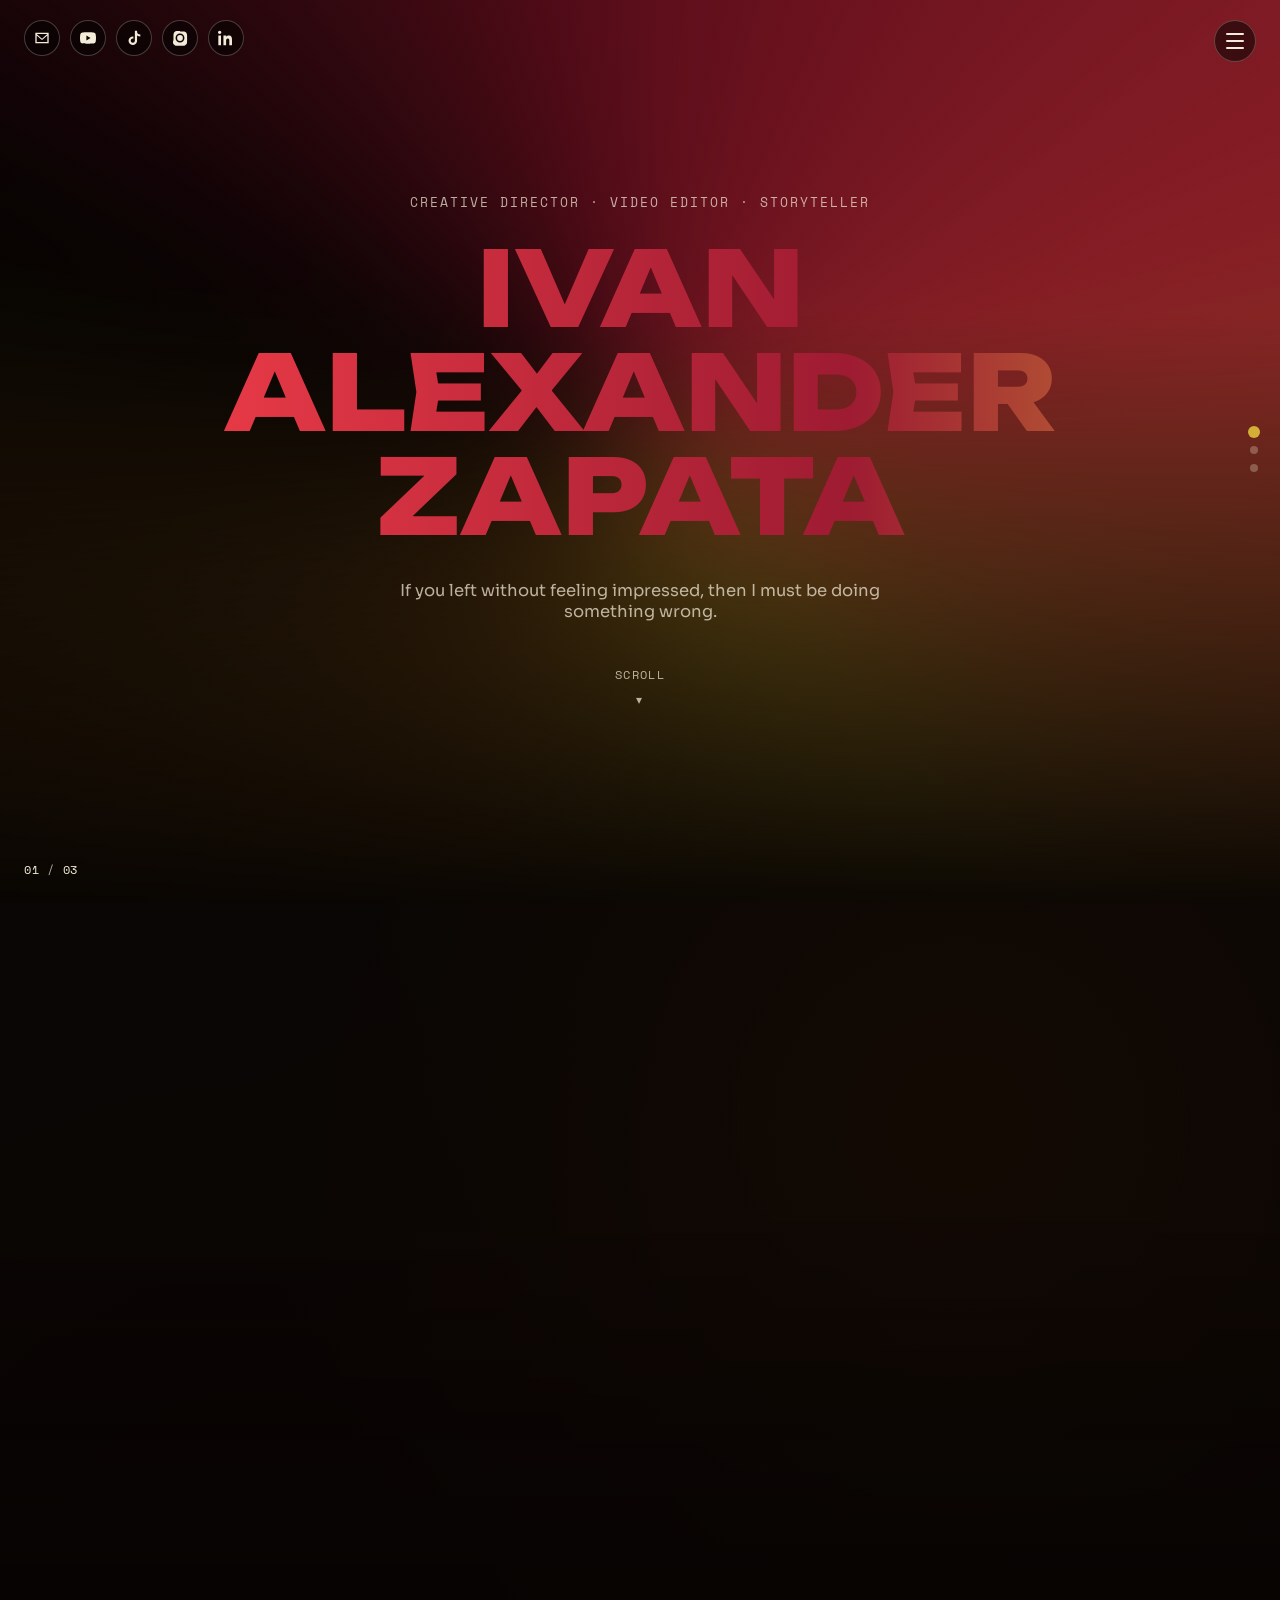
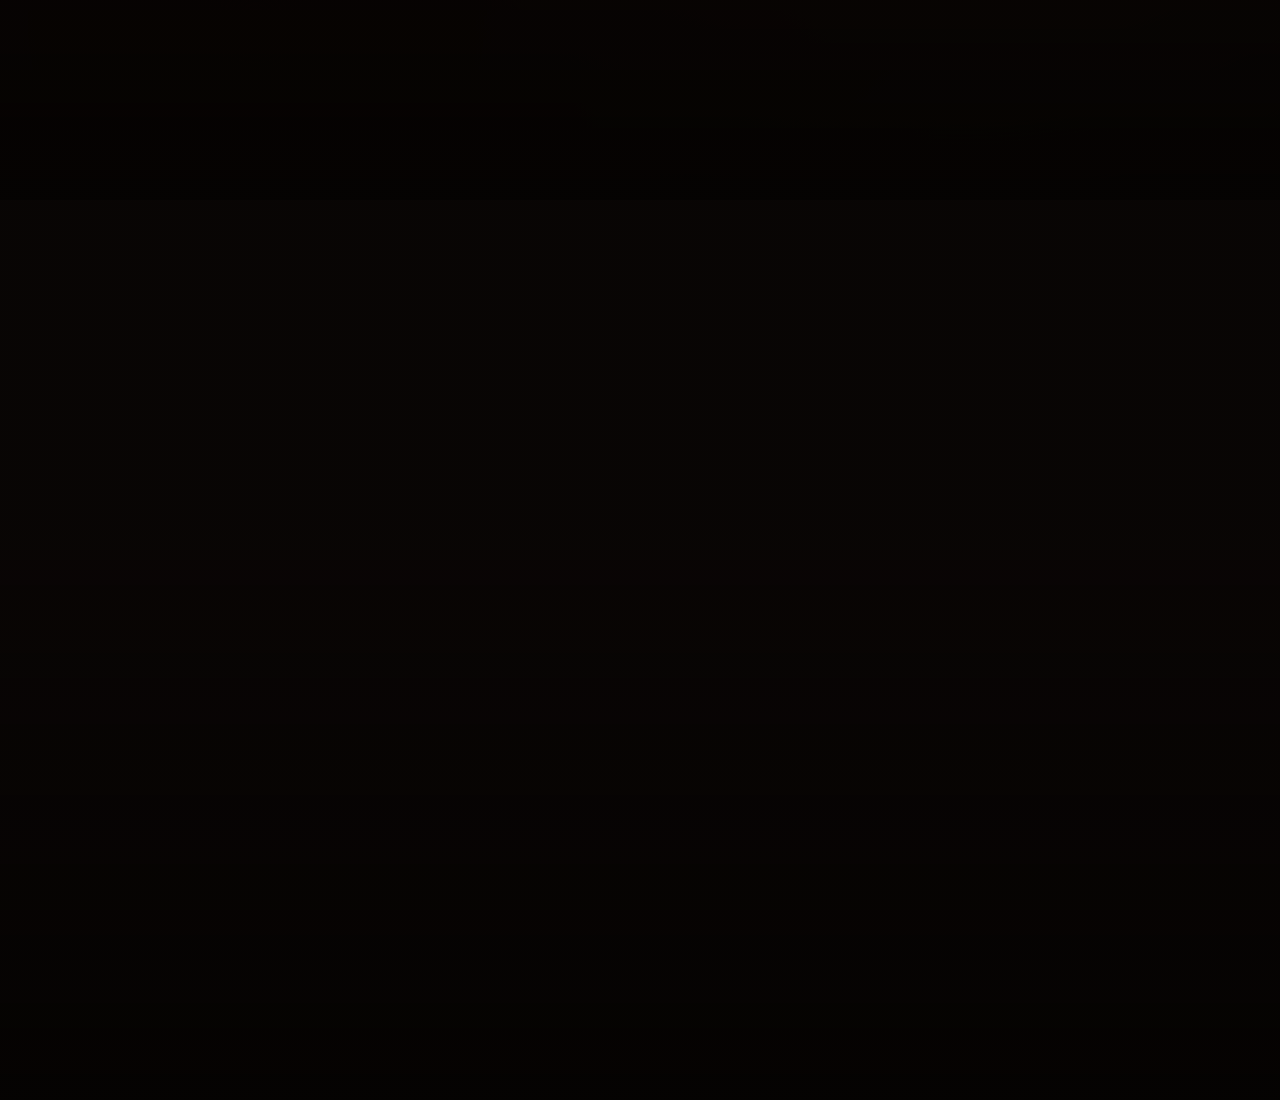
==== index.html @ 1dc2046f "Add files via upload" ====
<!DOCTYPE html>
<html lang="en">
<head>
<meta charset="UTF-8">
<meta name="viewport" content="width=device-width, initial-scale=1">
<title>Ivan Alexander Zapata — Video Editor &amp; Director</title>
<meta name="description" content="Ivan Alexander Zapata — Video Editor, Director &amp; Sound Designer.">
<link rel="icon" href="favicon.ico" sizes="48x48">
<link rel="icon" type="image/png" sizes="32x32" href="favicon-32.png">
<link rel="icon" type="image/png" sizes="192x192" href="favicon-192.png">
<link rel="apple-touch-icon" href="apple-touch-icon.png">
<link rel="preconnect" href="https://fonts.googleapis.com">
<link rel="preconnect" href="https://fonts.gstatic.com" crossorigin>
<link href="https://fonts.googleapis.com/css2?family=Unbounded:wght@400;600;700;800&family=Sora:wght@400;500;600;700&family=Space+Mono:wght@400;700&display=swap" rel="stylesheet">
<style>

  :root{
    --void:#0A0605;
    --ink:#050302;
    --panel: rgba(255,255,255,0.06);
    --crimson:#9E1B32;
    --scarlet:#E63946;
    --gold:#D4AF37;
    --bronze:#8C5A1E;
    --paper:#F4ECD8;
    --paper-dim: rgba(244,236,216,0.72);
    --font-display:'Unbounded', sans-serif;
    --font-body:'Sora', sans-serif;
    --font-mono:'Space Mono', monospace;
    --accent-current: var(--scarlet);
  }

  *{ box-sizing:border-box; }
  html, body{ height:100%; margin:0; background:var(--void); }
  body{
    color:var(--paper);
    font-family:var(--font-body);
    -webkit-font-smoothing:antialiased;
    scroll-snap-type:y proximity;
    overflow-y:scroll;
    scroll-behavior:smooth;
  }
  @media (prefers-reduced-motion: reduce){
    body{ scroll-snap-type:none; scroll-behavior:auto; }
    *, *::before, *::after{ animation:none !important; transition-duration:0.001ms !important; }
  }

  img{ max-width:100%; display:block; }
  ::selection{ background:var(--scarlet); color:var(--ink); }
  *:focus-visible{ outline:2px solid var(--gold); outline-offset:3px; }

  /* ===== Slide base ===== */
  .slide{
    position:relative;
    height:100vh;
    width:100%;
    overflow:hidden;
    scroll-snap-align:start;
    display:flex;
  }
  .slide.tall{ height:auto; min-height:100vh; }

  .slide-bg-wrap{ position:absolute; inset:-24px; transition:transform .6s cubic-bezier(.22,1,.36,1); }
  .slide-bg{
    position:absolute; inset:0;
    background-size:cover; background-position:center;
    will-change:opacity, transform;
  }

  .slide-wash{
    position:absolute; inset:0;
    mix-blend-mode:soft-light;
    opacity:.6;
  }
  .slide-shade{
    position:absolute; inset:0;
    background:linear-gradient(180deg, rgba(5,3,2,0.10) 35%, rgba(5,3,2,0.94) 100%);
  }

  [data-accent="crimson"] .slide-wash{ background:radial-gradient(circle at 25% 20%, var(--scarlet), transparent 60%), radial-gradient(circle at 80% 80%, var(--crimson), transparent 55%); }
  [data-accent="gold"] .slide-wash{ background:radial-gradient(circle at 75% 25%, var(--gold), transparent 60%), radial-gradient(circle at 20% 80%, var(--bronze), transparent 55%); }

  .slide-mesh{
    position:absolute; inset:0;
    background-size:200% 200%;
    animation:meshShift 14s ease-in-out infinite alternate;
    will-change:opacity, transform;
  }
  @keyframes meshShift{ 0%{ background-position:0% 0%; } 100%{ background-position:100% 100%; } }
  .mesh-crimson{ background-image:radial-gradient(circle at 20% 30%, var(--scarlet), transparent 55%), radial-gradient(circle at 80% 75%, var(--crimson), transparent 55%); }
  .mesh-gold{ background-image:radial-gradient(circle at 75% 25%, var(--gold), transparent 55%), radial-gradient(circle at 25% 80%, var(--bronze), transparent 55%); }

  .mesh-spectrum-wrap{ position:absolute; inset:-35%; will-change:opacity, transform; }
  .mesh-spectrum{
    position:absolute; inset:0;
    background:conic-gradient(from 0deg, var(--crimson), var(--scarlet), var(--gold), var(--bronze), var(--ink), var(--crimson));
    filter:saturate(1.1) blur(70px) brightness(.62);
    animation:spin 44s linear infinite;
  }
  @keyframes spin{ to{ transform:rotate(360deg); } }

  /* ===== Slide content ===== */
  .slide-content{
    position:relative; z-index:3;
    margin-top:auto;
    padding:0 8vw 9vh;
    max-width:760px;
    will-change:opacity, transform;
  }
  .slide-content.center{
    margin:auto;
    text-align:center;
    padding:8vh 8vw;
    display:flex; flex-direction:column; align-items:center;
  }

  .eyebrow{
    font-family:var(--font-mono);
    font-size:12.5px; letter-spacing:.16em; text-transform:uppercase;
    color:var(--paper-dim);
    margin-bottom:14px;
  }
  .slide-title{
    font-family:var(--font-display);
    font-weight:700;
    font-size:clamp(30px,5vw,56px);
    line-height:1.05;
    margin:0 0 14px;
  }
  .slide-desc{
    font-size:16.5px;
    color:var(--paper-dim);
    max-width:480px;
    margin:0 auto;
  }
  .center .slide-desc{ margin-left:auto; margin-right:auto; }

  .hero-title{
    font-family:var(--font-display);
    font-weight:800;
    font-size:clamp(40px,9vw,104px);
    line-height:1;
    margin:10px 0 4px;
    background:linear-gradient(90deg, var(--scarlet), var(--crimson), var(--gold), var(--bronze), var(--scarlet));
    background-size:300% 100%;
    -webkit-background-clip:text; background-clip:text; color:transparent;
    animation:gradientShift 8s ease-in-out infinite;
  }
  @keyframes gradientShift{ 0%,100%{ background-position:0% 50%; } 50%{ background-position:100% 50%; } }

  .btn-row{ display:flex; gap:14px; flex-wrap:wrap; justify-content:center; margin-top:8px; }
  .btn{
    font-family:var(--font-mono); font-size:13px; letter-spacing:.04em;
    padding:14px 28px; border-radius:40px; cursor:pointer;
    text-decoration:none; display:inline-flex; align-items:center; gap:8px;
    border:1.5px solid rgba(244,236,216,0.35);
    transition:transform .25s ease, border-color .25s ease, background .25s ease;
  }
  .btn-primary{ background:var(--paper); color:var(--ink); border-color:var(--paper); }
  .btn-primary:hover{ transform:translateY(-3px) scale(1.03); }
  .btn-ghost{ color:var(--paper); background:rgba(255,255,255,0.06); }
  .btn-ghost:hover{ transform:translateY(-3px); border-color:var(--gold); color:var(--gold); }

  .scroll-hint{
    margin-top:44px;
    font-family:var(--font-mono); font-size:11.5px; letter-spacing:.12em; color:var(--paper-dim);
    display:flex; flex-direction:column; align-items:center; gap:8px;
  }
  .chevron{ animation:bob 1.8s ease-in-out infinite; }
  @keyframes bob{ 0%,100%{ transform:translateY(0); opacity:.5; } 50%{ transform:translateY(8px); opacity:1; } }

  /* ===== About Me (photo + text side by side) ===== */
  .about-grid{
    display:flex; gap:48px; align-items:center;
    max-width:100%;
  }
  .about-photo{
    flex:0 0 240px;
    border-radius:16px; overflow:hidden;
    border:1px solid rgba(244,236,216,0.18);
    box-shadow:0 24px 60px rgba(0,0,0,.5);
  }
  .about-photo img{ width:240px; height:300px; object-fit:cover; display:block; }
  .about-text{ flex:1; min-width:240px; text-align:left; }
  .about-text .bio-text{ max-width:none; }
  @media (max-width:720px){
    .about-grid{ flex-direction:column; }
    .about-photo{ flex:0 0 auto; }
    .about-photo img{ width:200px; height:240px; }
    .about-text{ text-align:center; }
  }

  /* ===== Video / sound card ===== */
  .video-frame{
    width:100%; max-width:520px; aspect-ratio:16/9; border-radius:18px;
    overflow:hidden; background:#000; position:relative;
    box-shadow:0 30px 80px rgba(0,0,0,.6);
    margin:26px auto 0;
  }
  .video-frame.lg{ max-width:min(960px, 92vw); }
  .video-frame video, .video-frame iframe{ width:100%; height:100%; border:0; display:block; background:#000; }
  .play-btn{
    position:absolute; top:50%; left:50%; transform:translate(-50%,-50%);
    width:62px; height:62px; border-radius:50%;
    background:rgba(5,3,2,0.6); border:1.5px solid rgba(244,236,216,0.55);
    color:var(--paper); font-size:18px; cursor:pointer;
    display:flex; align-items:center; justify-content:center;
    transition:background .25s ease, transform .25s ease;
  }
  .play-btn:hover{ background:var(--scarlet); border-color:var(--scarlet); transform:translate(-50%,-50%) scale(1.08); }
  .play-btn.hidden{ display:none; }

  /* ===== About text ===== */
  .bio-text{ color:var(--paper-dim); font-size:15.5px; max-width:560px; }
  .bio-text strong{ color:var(--paper); }

  /* ===== Contact pills (hero) ===== */
  .contact-card{
    display:flex; flex-direction:column; align-items:center; gap:4px;
    background:var(--panel); border:1px solid rgba(244,236,216,0.18);
    padding:16px 26px; border-radius:14px; text-decoration:none;
    transition:transform .25s ease, border-color .25s ease;
  }
  .contact-card:hover{ transform:translateY(-3px); border-color:var(--gold); }
  .ct-label{ font-family:var(--font-mono); font-size:10.5px; color:var(--paper-dim); letter-spacing:.1em; }
  .ct-value{ font-family:var(--font-display); font-weight:600; font-size:15px; }

  /* ===== Fixed UI: counter + dots ===== */
  #counter{
    position:fixed; left:24px; bottom:22px; z-index:60;
    font-family:var(--font-mono); font-size:12px; color:var(--paper-dim);
    letter-spacing:.06em;
  }
  #counter span{ color:var(--paper); }

  #dots{
    position:fixed; right:22px; top:50%; transform:translateY(-50%); z-index:60;
    display:flex; flex-direction:column; gap:10px;
  }
  .dot{
    width:8px; height:8px; border-radius:50%; padding:0; border:none; cursor:pointer;
    background:rgba(244,236,216,0.28);
    transition:transform .3s ease, background .3s ease;
  }
  .dot.active{ background:var(--accent-current); transform:scale(1.5); }
  @media (max-width:640px){ #dots{ display:none; } #counter{ left:18px; bottom:16px; } }

  .album-label{ font-size:11px; }

  /* ===== Top-left social bar ===== */
  #social-bar{
    position:fixed; top:20px; left:24px; z-index:70;
    display:flex; gap:10px;
  }
  #social-bar a{
    width:36px; height:36px; border-radius:50%;
    background:rgba(5,3,2,0.55);
    border:1px solid rgba(244,236,216,0.25);
    display:flex; align-items:center; justify-content:center;
    color:var(--paper);
    backdrop-filter:blur(6px);
    transition:transform .25s ease, border-color .25s ease, background .25s ease;
  }
  #social-bar a:hover{
    transform:translateY(-2px) scale(1.08);
    border-color:var(--gold);
    background:rgba(212,175,55,0.18);
  }
  #social-bar svg{ width:16px; height:16px; fill:currentColor; }
  @media (max-width:560px){
    #social-bar{ top:14px; left:14px; gap:8px; }
    #social-bar a{ width:32px; height:32px; }
    #social-bar svg{ width:14px; height:14px; }
  }


  /* ===== Hub navigation cards (index hub slide) ===== */
  .hub-grid{
    display:flex; gap:20px; flex-wrap:wrap; justify-content:center;
    margin-top:32px; width:100%; max-width:820px;
  }
  .hub-card{
    flex:1 1 220px; min-width:200px;
    background:var(--panel); border:1px solid rgba(244,236,216,0.18);
    border-radius:16px; padding:30px 26px; text-decoration:none; color:inherit;
    display:flex; flex-direction:column; gap:6px; text-align:left;
    transition:transform .25s ease, border-color .25s ease, background .25s ease;
  }
  .hub-card:hover, .hub-card:focus-visible{
    transform:translateY(-6px); border-color:var(--gold); background:rgba(255,255,255,0.09);
  }
  .hub-card-label{ font-family:var(--font-display); font-weight:700; font-size:23px; }
  .hub-card-sub{ font-family:var(--font-body); font-size:13.5px; color:var(--paper-dim); }
  .hub-card-arrow{ font-family:var(--font-mono); font-size:12px; color:var(--gold); margin-top:12px; letter-spacing:.04em; }

  /* ===== Back to home (subpages) ===== */
  #back-home{
    position:fixed; top:20px; right:24px; z-index:70;
    font-family:var(--font-mono); font-size:12px; letter-spacing:.06em;
    background:rgba(5,3,2,0.55); border:1px solid rgba(244,236,216,0.25);
    color:var(--paper); padding:10px 18px; border-radius:30px;
    text-decoration:none; backdrop-filter:blur(6px);
    transition:transform .25s ease, border-color .25s ease, background .25s ease;
  }
  #back-home:hover{ transform:translateY(-2px); border-color:var(--gold); background:rgba(212,175,55,0.18); }
  @media (max-width:560px){ #back-home{ top:14px; right:14px; padding:8px 14px; font-size:11px; } }


  /* ===== Page menu dropdown ===== */
  #page-menu{
    position:fixed; top:20px; right:24px; z-index:80;
    font-family:var(--font-mono);
  }
  #page-menu-btn{
    width:42px; height:42px; border-radius:50%;
    background:rgba(5,3,2,0.55); border:1px solid rgba(244,236,216,0.25);
    cursor:pointer; backdrop-filter:blur(6px);
    display:flex; flex-direction:column; gap:5px; align-items:center; justify-content:center;
    padding:0;
    transition:transform .25s ease, border-color .25s ease, background .25s ease;
  }
  #page-menu-btn span{ display:block; width:18px; height:2px; background:var(--paper); border-radius:2px; }
  #page-menu-btn:hover{ transform:translateY(-2px); border-color:var(--gold); background:rgba(212,175,55,0.18); }
  #page-menu-list{
    position:absolute; right:0; top:calc(100% + 8px);
    min-width:170px;
    background:rgba(10,6,5,0.95); border:1px solid rgba(244,236,216,0.2);
    border-radius:14px; overflow:hidden;
    backdrop-filter:blur(8px);
    display:none;
    box-shadow:0 20px 50px rgba(0,0,0,.5);
  }
  #page-menu.open #page-menu-list{ display:block; }
  #page-menu-list a{
    display:block; padding:13px 18px;
    font-size:12px; letter-spacing:.06em;
    color:var(--paper); text-decoration:none;
    border-bottom:1px solid rgba(244,236,216,0.08);
    transition:background .2s ease, color .2s ease;
  }
  #page-menu-list a:last-child{ border-bottom:none; }
  #page-menu-list a:hover{ background:rgba(212,175,55,0.15); color:var(--gold); }
  #page-menu-list a.current{ color:var(--gold); pointer-events:none; }
  @media (max-width:560px){
    #page-menu{ top:14px; right:14px; }
    #page-menu-btn{ width:36px; height:36px; gap:4px; }
    #page-menu-btn span{ width:15px; }
  }

</style>
</head>
<body>

  <div id="page-menu">
    <button id="page-menu-btn" aria-haspopup="true" aria-expanded="false" aria-label="Menu"><span></span><span></span><span></span></button>
    <div id="page-menu-list">
      <a href="index.html" class="current">Home</a>
      <a href="photos.html">Photos</a>
      <a href="videos.html">Videos</a>
      <a href="sound-design.html">Sound Design</a>
    </div>
  </div>

  <div id="counter"><span id="counterCurrent">01</span> / <span id="counterTotal">03</span></div>
  <div id="dots"></div>

  <nav id="social-bar" aria-label="Social links">
    <a href="mailto:Ivanzapata712@gmail.com" aria-label="Email">
      <svg viewBox="0 0 24 24"><path d="M2 4h20v16H2V4zm2 2v.01L12 13l8-6.99V6H4zm16 2.24-7.4 6.47a1 1 0 0 1-1.2 0L4 8.24V18h16V8.24z"/></svg>
    </a>
    <a href="https://www.youtube.com/@ivano_o8781" target="_blank" rel="noopener" aria-label="YouTube">
      <svg viewBox="0 0 24 24"><path d="M23.5 6.2a3 3 0 0 0-2.1-2.1C19.5 3.5 12 3.5 12 3.5s-7.5 0-9.4.6A3 3 0 0 0 .5 6.2 31 31 0 0 0 0 12a31 31 0 0 0 .5 5.8 3 3 0 0 0 2.1 2.1c1.9.6 9.4.6 9.4.6s7.5 0 9.4-.6a3 3 0 0 0 2.1-2.1A31 31 0 0 0 24 12a31 31 0 0 0-.5-5.8zM9.6 15.6V8.4L15.8 12l-6.2 3.6z"/></svg>
    </a>
    <a href="https://www.tiktok.com/@crzyivn" target="_blank" rel="noopener" aria-label="TikTok">
      <svg viewBox="0 0 24 24"><path d="M16.6 1h-3.3v15.1a3.1 3.1 0 1 1-2.2-2.97V9.8a6.4 6.4 0 1 0 5.5 6.3V8.2a8 8 0 0 0 4.9 1.7V6.6a4.85 4.85 0 0 1-4.9-4.9V1z"/></svg>
    </a>
    <a href="https://www.instagram.com/ivan.0u0" target="_blank" rel="noopener" aria-label="Instagram">
      <svg viewBox="0 0 24 24"><path d="M12 2.2c3.2 0 3.6 0 4.85.07 1.17.05 1.97.24 2.43.4a4.9 4.9 0 0 1 1.77 1.15 4.9 4.9 0 0 1 1.15 1.77c.16.46.35 1.26.4 2.43.06 1.25.07 1.65.07 4.85s0 3.6-.07 4.85c-.05 1.17-.24 1.97-.4 2.43a4.9 4.9 0 0 1-1.15 1.77 4.9 4.9 0 0 1-1.77 1.15c-.46.16-1.26.35-2.43.4-1.25.06-1.65.07-4.85.07s-3.6 0-4.85-.07c-1.17-.05-1.97-.24-2.43-.4a4.9 4.9 0 0 1-1.77-1.15 4.9 4.9 0 0 1-1.15-1.77c-.16-.46-.35-1.26-.4-2.43C2.2 15.6 2.2 15.2 2.2 12s0-3.6.07-4.85c.05-1.17.24-1.97.4-2.43a4.9 4.9 0 0 1 1.15-1.77A4.9 4.9 0 0 1 5.6 1.8c.46-.16 1.26-.35 2.43-.4C9.28 1.34 9.68 1.33 12 1.33V2.2zm0 3.13a6.67 6.67 0 1 0 0 13.34 6.67 6.67 0 0 0 0-13.34zm0 11a4.33 4.33 0 1 1 0-8.66 4.33 4.33 0 0 1 0 8.66zm6.93-11.27a1.56 1.56 0 1 1-3.12 0 1.56 1.56 0 0 1 3.12 0z"/></svg>
    </a>
    <a href="https://www.linkedin.com/in/ivan-zapata-65b3a319b/" target="_blank" rel="noopener" aria-label="LinkedIn">
      <svg viewBox="0 0 24 24"><path d="M4.98 3.5C4.98 4.88 3.87 6 2.49 6S0 4.88 0 3.5 1.12 1 2.5 1s2.48 1.12 2.48 2.5zM.5 8.25h4V23h-4V8.25zM8.5 8.25h3.83v2.01h.05c.53-1 1.84-2.05 3.79-2.05 4.05 0 4.8 2.67 4.8 6.14V23h-4v-6.7c0-1.6-.03-3.66-2.23-3.66-2.24 0-2.58 1.75-2.58 3.55V23h-4V8.25z"/></svg>
    </a>
  </nav>

<!-- 0 HERO -->
  <section class="slide no-photo" data-accent="spectrum" id="s0">
    <div class="mesh-spectrum-wrap bg-layer"><div class="mesh-spectrum"></div></div>
    <div class="slide-shade"></div>
    <div class="slide-content center">
      <div class="eyebrow">CREATIVE DIRECTOR · VIDEO EDITOR · STORYTELLER</div>
      <h1 class="hero-title">IVAN ALEXANDER<br>ZAPATA</h1>

      <p class="slide-desc" style="margin-top:28px;">If you left without feeling impressed, then I must be doing something wrong.</p>
      <div class="scroll-hint">SCROLL<div class="chevron">▾</div></div>
    </div>
  </section>

  <!-- 1 ABOUT ME -->
  <section class="slide tall" data-accent="gold" id="s1">
    <div class="slide-bg-wrap"><div class="slide-bg bg-layer" style="background-image:url('IvanBio.jpg'); background-position:center 30%;"></div></div>
    <div class="slide-wash"></div><div class="slide-shade"></div>
    <div class="slide-content" style="max-width:600px;">
      <h2 class="slide-title">About Me</h2>
      <p class="bio-text"><strong>Audio Video Media Production graduate determined to create appealing projects that engage viewers</strong> — Interest in media production dates back to when he was a kid recording skits with his friends and uploading them onto YouTube for fun. Later in high school, he took a TV production class where he began to learn the basics of filmmaking and created a short film that placed top two at the Maryland Film Festival 2018. Along the way, he would help co-found a photography business (3/5ths Production) — planning shoots, developing concepts, and capturing images. His drive to create comes from his lifelong dream to entertain and bring joy to those who view his work.</p>
      <div class="btn-row" style="justify-content:flex-start; margin-top:18px;">
        <a href="Ivan%20Zapata%20Resume.pdf" class="btn btn-ghost">⬇ Résumé (PDF)</a>
      </div>
    </div>
  </section>

    <!-- 2 EXPLORE (hub) -->
  <section class="slide no-photo" data-accent="crimson" id="s2">
    <div class="slide-mesh mesh-crimson bg-layer"></div>
    <div class="slide-shade"></div>
    <div class="slide-content center" style="max-width:820px;">
      <div class="eyebrow">EXPLORE THE WORK</div>
      <h2 class="slide-title">Where To Next?</h2>

      <div class="hub-grid">
        <a class="hub-card" href="photos.html">
          <div class="hub-card-label">Photos</div>
          <div class="hub-card-sub">Photoshoots &amp; Albums</div>
          <div class="hub-card-arrow">VIEW PHOTOS →</div>
        </a>
        <a class="hub-card" href="videos.html">
          <div class="hub-card-label">Videos</div>
          <div class="hub-card-sub">Edits, Short Videos &amp; Full Projects</div>
          <div class="hub-card-arrow">WATCH VIDEOS →</div>
        </a>
        <a class="hub-card" href="sound-design.html">
          <div class="hub-card-label">Sound Design</div>
          <div class="hub-card-sub">Foley &amp; Soundscapes</div>
          <div class="hub-card-arrow">LISTEN IN →</div>
        </a>
      </div>
    </div>
  </section>

<script>
(function(){
  var reduceMotion = window.matchMedia('(prefers-reduced-motion: reduce)').matches;
  var isFinePointer = window.matchMedia('(pointer: fine)').matches;

  var accentMap = {
    crimson:'#E63946', gold:'#D4AF37', spectrum:'#D4AF37'
  };

  var slides = Array.prototype.slice.call(document.querySelectorAll('.slide'));
  var counterCurrent = document.getElementById('counterCurrent');
  var counterTotal = document.getElementById('counterTotal');
  var dotsWrap = document.getElementById('dots');

  counterTotal.textContent = String(slides.length).padStart(2,'0');

  slides.forEach(function(slide, i){
    var dot = document.createElement('button');
    dot.className = 'dot';
    dot.setAttribute('aria-label', 'Go to section ' + (i+1));
    dot.addEventListener('click', function(){
      slide.scrollIntoView({ behavior: reduceMotion ? 'auto' : 'smooth', block:'start' });
    });
    dotsWrap.appendChild(dot);
  });
  var dots = Array.prototype.slice.call(dotsWrap.children);

  function setActiveUI(index){
    dots.forEach(function(d, i){ d.classList.toggle('active', i === index); });
    counterCurrent.textContent = String(index+1).padStart(2,'0');
    var accent = slides[index].dataset.accent;
    document.documentElement.style.setProperty('--accent-current', accentMap[accent] || accentMap.crimson);
  }

  /* ---- Continuous, scroll-coupled crossfade (seamless), overlap-based so it works for slides taller than one viewport too ---- */
  if(reduceMotion){
    slides.forEach(function(slide){
      var bg = slide.querySelector('.bg-layer');
      if(bg){ bg.style.opacity = 1; }
      var content = slide.querySelector('.slide-content');
      if(content){ content.style.opacity = 1; content.style.transform = 'none'; }
    });
    setActiveUI(0);
  } else {
    var ticking = false;

    function updateFrame(){
      var vh = window.innerHeight;
      var bestIndex = 0, bestRatio = -1;

      slides.forEach(function(slide, i){
        var rect = slide.getBoundingClientRect();
        var overlap = Math.min(rect.bottom, vh) - Math.max(rect.top, 0);
        var ratio = Math.max(0, Math.min(1, overlap / vh));

        var bg = slide.querySelector('.bg-layer');
        if(bg){
          bg.style.opacity = ratio;
          var scale = 1.05 + (1 - ratio) * 0.06;
          bg.style.transform = 'scale(' + scale + ')';
        }
        var content = slide.querySelector('.slide-content');
        if(content){
          content.style.opacity = ratio;
          content.style.transform = 'translateY(' + ((1 - ratio) * 26) + 'px)';
        }
        if(ratio > bestRatio){ bestRatio = ratio; bestIndex = i; }
      });

      setActiveUI(bestIndex);
      ticking = false;
    }

    function onScroll(){
      if(!ticking){ requestAnimationFrame(updateFrame); ticking = true; }
    }
    window.addEventListener('scroll', onScroll, { passive:true });
    window.addEventListener('resize', updateFrame);
    updateFrame();
  }

  /* Keyboard navigation */
  document.addEventListener('keydown', function(e){
    var current = parseInt(counterCurrent.textContent, 10) - 1;
    if(e.key === 'ArrowDown' || e.key === 'PageDown'){
      e.preventDefault();
      var next = Math.min(slides.length-1, current+1);
      slides[next].scrollIntoView({ behavior: reduceMotion ? 'auto' : 'smooth', block:'start' });
    } else if(e.key === 'ArrowUp' || e.key === 'PageUp'){
      e.preventDefault();
      var prev = Math.max(0, current-1);
      slides[prev].scrollIntoView({ behavior: reduceMotion ? 'auto' : 'smooth', block:'start' });
    }
  });

  /* Subtle parallax on photo slides */
  if(!reduceMotion && isFinePointer){
    document.addEventListener('mousemove', function(e){
      var activeWrap = null, bestRatio = -1;
      document.querySelectorAll('.slide-bg-wrap').forEach(function(wrap){
        var rect = wrap.parentElement.getBoundingClientRect();
        var vh = window.innerHeight;
        var overlap = Math.min(rect.bottom, vh) - Math.max(rect.top, 0);
        var ratio = Math.max(0, Math.min(1, overlap / vh));
        if(ratio > bestRatio){ bestRatio = ratio; activeWrap = wrap; }
      });
      if(!activeWrap || bestRatio < 0.4) return;
      var x = (e.clientX/window.innerWidth - 0.5) * 18;
      var y = (e.clientY/window.innerHeight - 0.5) * 18;
      activeWrap.style.transform = 'translate('+x+'px,'+y+'px)';
    });
  }

  /* Video play buttons */
  document.querySelectorAll('.video-frame').forEach(function(box){
    var video = box.querySelector('video');
    var btn = box.querySelector('.play-btn');
    if(!video || !btn) return;
    btn.addEventListener('click', function(){ video.play(); });
    video.addEventListener('play', function(){ btn.classList.add('hidden'); });
    video.addEventListener('pause', function(){ btn.classList.remove('hidden'); });
    video.addEventListener('ended', function(){ btn.classList.remove('hidden'); });
  });
/* Page menu dropdown */
  var pageMenu = document.getElementById('page-menu');
  var pageMenuBtn = document.getElementById('page-menu-btn');
  if(pageMenu && pageMenuBtn){
    pageMenuBtn.addEventListener('click', function(e){
      e.stopPropagation();
      var isOpen = pageMenu.classList.toggle('open');
      pageMenuBtn.setAttribute('aria-expanded', isOpen ? 'true' : 'false');
    });
    document.addEventListener('click', function(e){
      if(pageMenu.classList.contains('open') && !pageMenu.contains(e.target)){
        pageMenu.classList.remove('open');
        pageMenuBtn.setAttribute('aria-expanded', 'false');
      }
    });
    document.addEventListener('keydown', function(e){
      if(e.key === 'Escape' && pageMenu.classList.contains('open')){
        pageMenu.classList.remove('open');
        pageMenuBtn.setAttribute('aria-expanded', 'false');
      }
    });
  }
})();
</script>
</body>
</html>
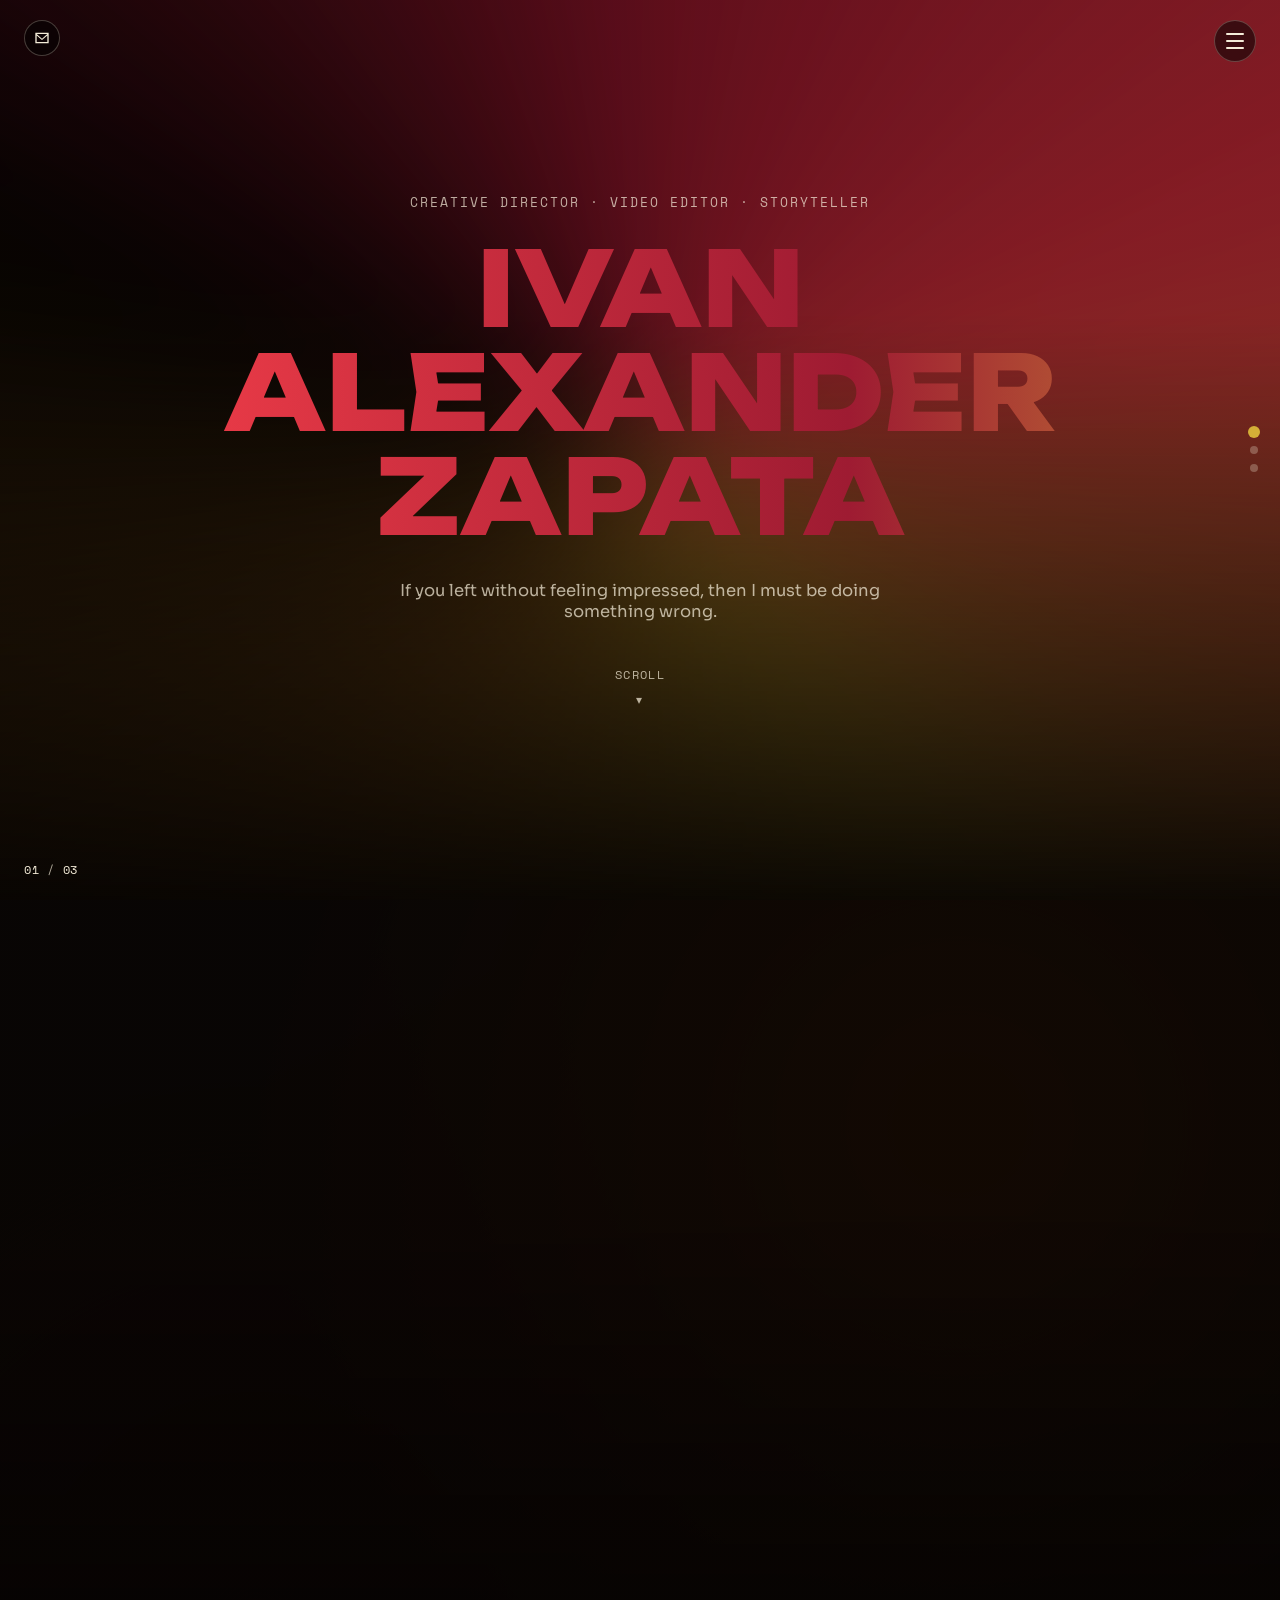
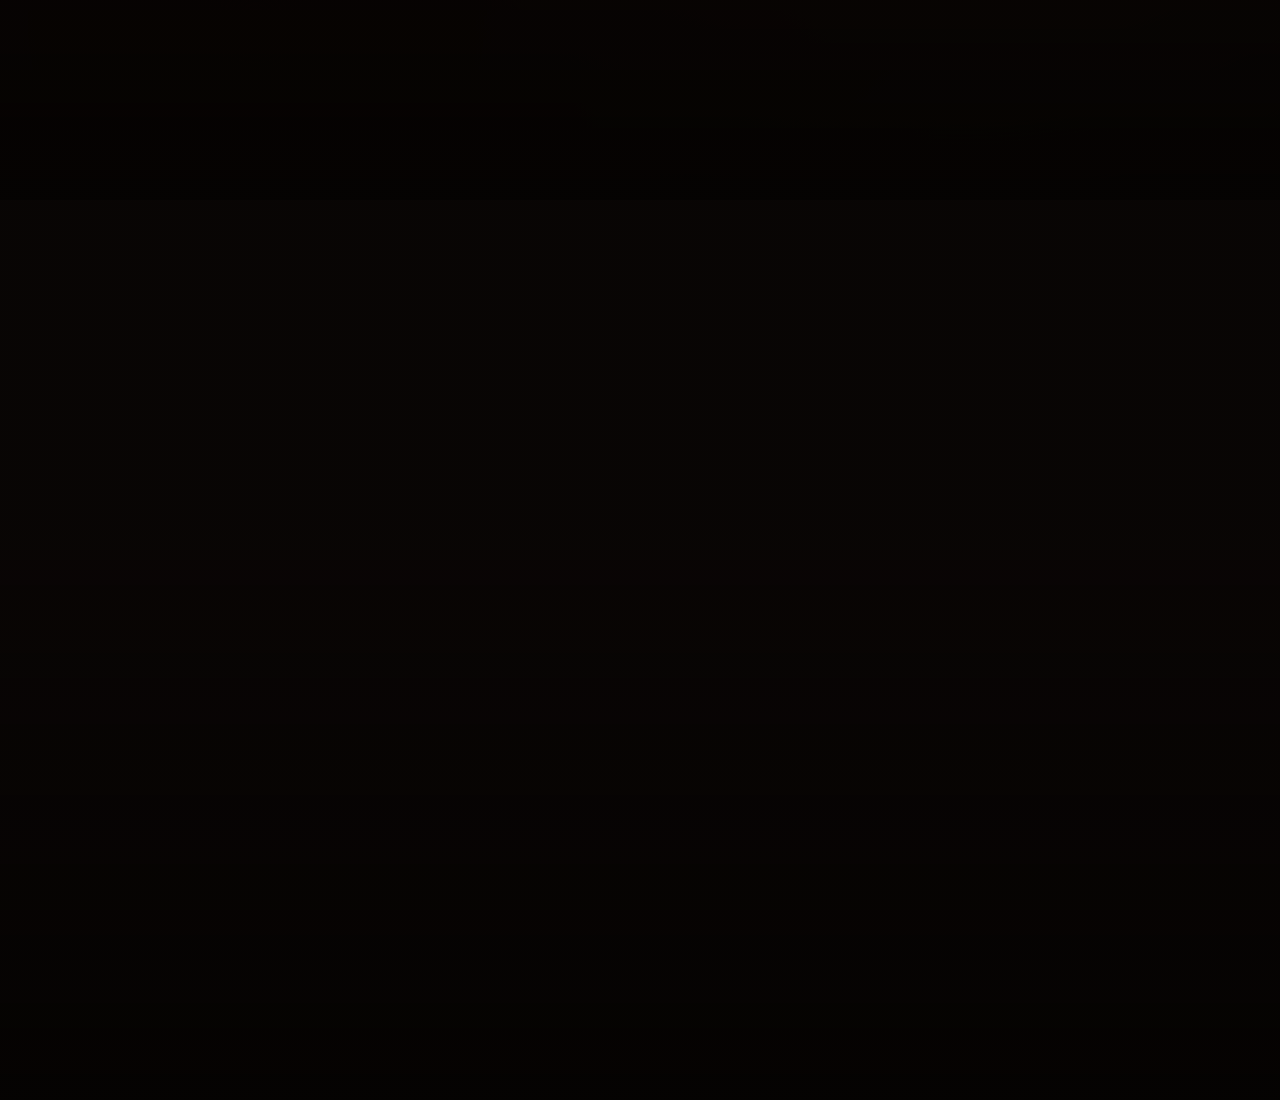
==== commit e752e28a: "Add files via upload" ====
--- a/index.html
+++ b/index.html
@@ -368,18 +368,6 @@
     <a href="mailto:Ivanzapata712@gmail.com" aria-label="Email">
       <svg viewBox="0 0 24 24"><path d="M2 4h20v16H2V4zm2 2v.01L12 13l8-6.99V6H4zm16 2.24-7.4 6.47a1 1 0 0 1-1.2 0L4 8.24V18h16V8.24z"/></svg>
     </a>
-    <a href="https://www.youtube.com/@ivano_o8781" target="_blank" rel="noopener" aria-label="YouTube">
-      <svg viewBox="0 0 24 24"><path d="M23.5 6.2a3 3 0 0 0-2.1-2.1C19.5 3.5 12 3.5 12 3.5s-7.5 0-9.4.6A3 3 0 0 0 .5 6.2 31 31 0 0 0 0 12a31 31 0 0 0 .5 5.8 3 3 0 0 0 2.1 2.1c1.9.6 9.4.6 9.4.6s7.5 0 9.4-.6a3 3 0 0 0 2.1-2.1A31 31 0 0 0 24 12a31 31 0 0 0-.5-5.8zM9.6 15.6V8.4L15.8 12l-6.2 3.6z"/></svg>
-    </a>
-    <a href="https://www.tiktok.com/@crzyivn" target="_blank" rel="noopener" aria-label="TikTok">
-      <svg viewBox="0 0 24 24"><path d="M16.6 1h-3.3v15.1a3.1 3.1 0 1 1-2.2-2.97V9.8a6.4 6.4 0 1 0 5.5 6.3V8.2a8 8 0 0 0 4.9 1.7V6.6a4.85 4.85 0 0 1-4.9-4.9V1z"/></svg>
-    </a>
-    <a href="https://www.instagram.com/ivan.0u0" target="_blank" rel="noopener" aria-label="Instagram">
-      <svg viewBox="0 0 24 24"><path d="M12 2.2c3.2 0 3.6 0 4.85.07 1.17.05 1.97.24 2.43.4a4.9 4.9 0 0 1 1.77 1.15 4.9 4.9 0 0 1 1.15 1.77c.16.46.35 1.26.4 2.43.06 1.25.07 1.65.07 4.85s0 3.6-.07 4.85c-.05 1.17-.24 1.97-.4 2.43a4.9 4.9 0 0 1-1.15 1.77 4.9 4.9 0 0 1-1.77 1.15c-.46.16-1.26.35-2.43.4-1.25.06-1.65.07-4.85.07s-3.6 0-4.85-.07c-1.17-.05-1.97-.24-2.43-.4a4.9 4.9 0 0 1-1.77-1.15 4.9 4.9 0 0 1-1.15-1.77c-.16-.46-.35-1.26-.4-2.43C2.2 15.6 2.2 15.2 2.2 12s0-3.6.07-4.85c.05-1.17.24-1.97.4-2.43a4.9 4.9 0 0 1 1.15-1.77A4.9 4.9 0 0 1 5.6 1.8c.46-.16 1.26-.35 2.43-.4C9.28 1.34 9.68 1.33 12 1.33V2.2zm0 3.13a6.67 6.67 0 1 0 0 13.34 6.67 6.67 0 0 0 0-13.34zm0 11a4.33 4.33 0 1 1 0-8.66 4.33 4.33 0 0 1 0 8.66zm6.93-11.27a1.56 1.56 0 1 1-3.12 0 1.56 1.56 0 0 1 3.12 0z"/></svg>
-    </a>
-    <a href="https://www.linkedin.com/in/ivan-zapata-65b3a319b/" target="_blank" rel="noopener" aria-label="LinkedIn">
-      <svg viewBox="0 0 24 24"><path d="M4.98 3.5C4.98 4.88 3.87 6 2.49 6S0 4.88 0 3.5 1.12 1 2.5 1s2.48 1.12 2.48 2.5zM.5 8.25h4V23h-4V8.25zM8.5 8.25h3.83v2.01h.05c.53-1 1.84-2.05 3.79-2.05 4.05 0 4.8 2.67 4.8 6.14V23h-4v-6.7c0-1.6-.03-3.66-2.23-3.66-2.24 0-2.58 1.75-2.58 3.55V23h-4V8.25z"/></svg>
-    </a>
   </nav>
 
 <!-- 0 HERO -->
@@ -402,9 +390,6 @@
     <div class="slide-content" style="max-width:600px;">
       <h2 class="slide-title">About Me</h2>
       <p class="bio-text"><strong>Audio Video Media Production graduate determined to create appealing projects that engage viewers</strong> — Interest in media production dates back to when he was a kid recording skits with his friends and uploading them onto YouTube for fun. Later in high school, he took a TV production class where he began to learn the basics of filmmaking and created a short film that placed top two at the Maryland Film Festival 2018. Along the way, he would help co-found a photography business (3/5ths Production) — planning shoots, developing concepts, and capturing images. His drive to create comes from his lifelong dream to entertain and bring joy to those who view his work.</p>
-      <div class="btn-row" style="justify-content:flex-start; margin-top:18px;">
-        <a href="Ivan%20Zapata%20Resume.pdf" class="btn btn-ghost">⬇ Résumé (PDF)</a>
-      </div>
     </div>
   </section>
 
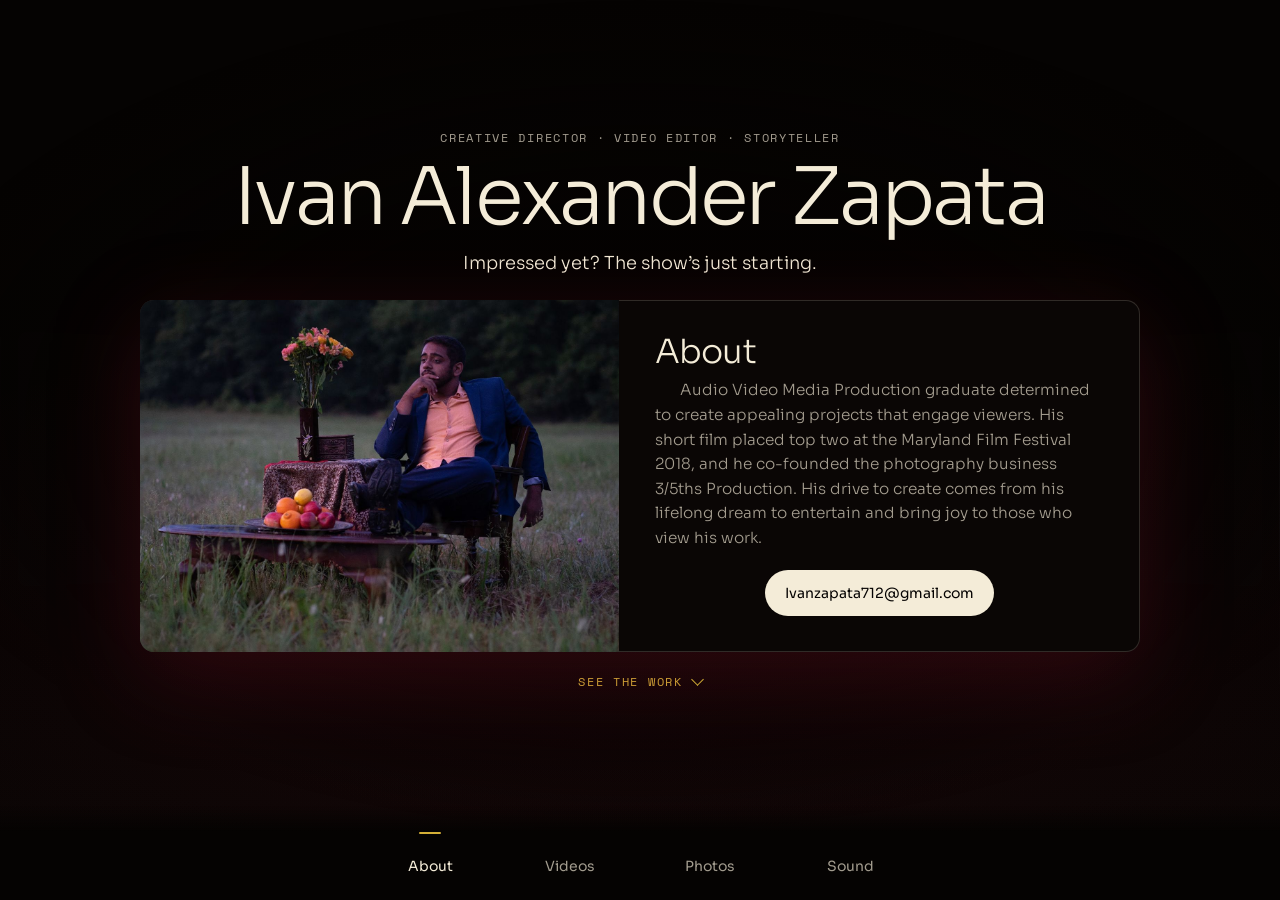
==== commit bacb881e: "Launch the Screening Room home page Replace the old home page with the Screening Room design: name a" ====
--- a/index.html
+++ b/index.html
@@ -1,9 +1,4 @@
-<!DOCTYPE html>
-<html lang="en">
-<head>
-<meta charset="UTF-8">
-<meta name="viewport" content="width=device-width, initial-scale=1">
-<title>Ivan Alexander Zapata — Video Editor &amp; Director</title>
+<!doctype html><html lang="en"><head><meta charset="utf-8"><meta name="viewport" content="width=device-width,initial-scale=1,viewport-fit=cover"><meta name="theme-color" content="#050302"><title>Ivan Alexander Zapata — Video Editor &amp; Director</title>
 <meta name="description" content="Ivan Alexander Zapata — Video Editor, Director &amp; Sound Designer.">
 <link rel="icon" href="favicon.ico" sizes="48x48">
 <link rel="icon" type="image/png" sizes="32x32" href="favicon-32.png">
@@ -11,562 +6,569 @@
 <link rel="apple-touch-icon" href="apple-touch-icon.png">
 <link rel="preconnect" href="https://fonts.googleapis.com">
 <link rel="preconnect" href="https://fonts.gstatic.com" crossorigin>
-<link href="https://fonts.googleapis.com/css2?family=Unbounded:wght@400;600;700;800&family=Sora:wght@400;500;600;700&family=Space+Mono:wght@400;700&display=swap" rel="stylesheet">
+<link rel="stylesheet" href="core.css">
 <style>
-
-  :root{
-    --void:#0A0605;
-    --ink:#050302;
-    --panel: rgba(255,255,255,0.06);
-    --crimson:#9E1B32;
-    --scarlet:#E63946;
-    --gold:#D4AF37;
-    --bronze:#8C5A1E;
-    --paper:#F4ECD8;
-    --paper-dim: rgba(244,236,216,0.72);
-    --font-display:'Unbounded', sans-serif;
-    --font-body:'Sora', sans-serif;
-    --font-mono:'Space Mono', monospace;
-    --accent-current: var(--scarlet);
-  }
-
-  *{ box-sizing:border-box; }
-  html, body{ height:100%; margin:0; background:var(--void); }
-  body{
-    color:var(--paper);
-    font-family:var(--font-body);
-    -webkit-font-smoothing:antialiased;
-    scroll-snap-type:y proximity;
-    overflow-y:scroll;
-    scroll-behavior:smooth;
-  }
-  @media (prefers-reduced-motion: reduce){
-    body{ scroll-snap-type:none; scroll-behavior:auto; }
-    *, *::before, *::after{ animation:none !important; transition-duration:0.001ms !important; }
-  }
-
-  img{ max-width:100%; display:block; }
-  ::selection{ background:var(--scarlet); color:var(--ink); }
-  *:focus-visible{ outline:2px solid var(--gold); outline-offset:3px; }
-
-  /* ===== Slide base ===== */
-  .slide{
-    position:relative;
-    height:100vh;
-    width:100%;
-    overflow:hidden;
-    scroll-snap-align:start;
-    display:flex;
-  }
-  .slide.tall{ height:auto; min-height:100vh; }
-
-  .slide-bg-wrap{ position:absolute; inset:-24px; transition:transform .6s cubic-bezier(.22,1,.36,1); }
-  .slide-bg{
-    position:absolute; inset:0;
-    background-size:cover; background-position:center;
-    will-change:opacity, transform;
-  }
-
-  .slide-wash{
-    position:absolute; inset:0;
-    mix-blend-mode:soft-light;
-    opacity:.6;
-  }
-  .slide-shade{
-    position:absolute; inset:0;
-    background:linear-gradient(180deg, rgba(5,3,2,0.10) 35%, rgba(5,3,2,0.94) 100%);
-  }
-
-  [data-accent="crimson"] .slide-wash{ background:radial-gradient(circle at 25% 20%, var(--scarlet), transparent 60%), radial-gradient(circle at 80% 80%, var(--crimson), transparent 55%); }
-  [data-accent="gold"] .slide-wash{ background:radial-gradient(circle at 75% 25%, var(--gold), transparent 60%), radial-gradient(circle at 20% 80%, var(--bronze), transparent 55%); }
-
-  .slide-mesh{
-    position:absolute; inset:0;
-    background-size:200% 200%;
-    animation:meshShift 14s ease-in-out infinite alternate;
-    will-change:opacity, transform;
-  }
-  @keyframes meshShift{ 0%{ background-position:0% 0%; } 100%{ background-position:100% 100%; } }
-  .mesh-crimson{ background-image:radial-gradient(circle at 20% 30%, var(--scarlet), transparent 55%), radial-gradient(circle at 80% 75%, var(--crimson), transparent 55%); }
-  .mesh-gold{ background-image:radial-gradient(circle at 75% 25%, var(--gold), transparent 55%), radial-gradient(circle at 25% 80%, var(--bronze), transparent 55%); }
-
-  .mesh-spectrum-wrap{ position:absolute; inset:-35%; will-change:opacity, transform; }
-  .mesh-spectrum{
-    position:absolute; inset:0;
-    background:conic-gradient(from 0deg, var(--crimson), var(--scarlet), var(--gold), var(--bronze), var(--ink), var(--crimson));
-    filter:saturate(1.1) blur(70px) brightness(.62);
-    animation:spin 44s linear infinite;
-  }
-  @keyframes spin{ to{ transform:rotate(360deg); } }
-
-  /* ===== Slide content ===== */
-  .slide-content{
-    position:relative; z-index:3;
-    margin-top:auto;
-    padding:0 8vw 9vh;
-    max-width:760px;
-    will-change:opacity, transform;
-  }
-  .slide-content.center{
-    margin:auto;
-    text-align:center;
-    padding:8vh 8vw;
-    display:flex; flex-direction:column; align-items:center;
-  }
-
-  .eyebrow{
-    font-family:var(--font-mono);
-    font-size:12.5px; letter-spacing:.16em; text-transform:uppercase;
-    color:var(--paper-dim);
-    margin-bottom:14px;
-  }
-  .slide-title{
-    font-family:var(--font-display);
-    font-weight:700;
-    font-size:clamp(30px,5vw,56px);
-    line-height:1.05;
-    margin:0 0 14px;
-  }
-  .slide-desc{
-    font-size:16.5px;
-    color:var(--paper-dim);
-    max-width:480px;
-    margin:0 auto;
-  }
-  .center .slide-desc{ margin-left:auto; margin-right:auto; }
-
-  .hero-title{
-    font-family:var(--font-display);
-    font-weight:800;
-    font-size:clamp(40px,9vw,104px);
-    line-height:1;
-    margin:10px 0 4px;
-    background:linear-gradient(90deg, var(--scarlet), var(--crimson), var(--gold), var(--bronze), var(--scarlet));
-    background-size:300% 100%;
-    -webkit-background-clip:text; background-clip:text; color:transparent;
-    animation:gradientShift 8s ease-in-out infinite;
-  }
-  @keyframes gradientShift{ 0%,100%{ background-position:0% 50%; } 50%{ background-position:100% 50%; } }
-
-  .btn-row{ display:flex; gap:14px; flex-wrap:wrap; justify-content:center; margin-top:8px; }
-  .btn{
-    font-family:var(--font-mono); font-size:13px; letter-spacing:.04em;
-    padding:14px 28px; border-radius:40px; cursor:pointer;
-    text-decoration:none; display:inline-flex; align-items:center; gap:8px;
-    border:1.5px solid rgba(244,236,216,0.35);
-    transition:transform .25s ease, border-color .25s ease, background .25s ease;
-  }
-  .btn-primary{ background:var(--paper); color:var(--ink); border-color:var(--paper); }
-  .btn-primary:hover{ transform:translateY(-3px) scale(1.03); }
-  .btn-ghost{ color:var(--paper); background:rgba(255,255,255,0.06); }
-  .btn-ghost:hover{ transform:translateY(-3px); border-color:var(--gold); color:var(--gold); }
-
-  .scroll-hint{
-    margin-top:44px;
-    font-family:var(--font-mono); font-size:11.5px; letter-spacing:.12em; color:var(--paper-dim);
-    display:flex; flex-direction:column; align-items:center; gap:8px;
-  }
-  .chevron{ animation:bob 1.8s ease-in-out infinite; }
-  @keyframes bob{ 0%,100%{ transform:translateY(0); opacity:.5; } 50%{ transform:translateY(8px); opacity:1; } }
-
-  /* ===== About Me (photo + text side by side) ===== */
-  .about-grid{
-    display:flex; gap:48px; align-items:center;
-    max-width:100%;
-  }
-  .about-photo{
-    flex:0 0 240px;
-    border-radius:16px; overflow:hidden;
-    border:1px solid rgba(244,236,216,0.18);
-    box-shadow:0 24px 60px rgba(0,0,0,.5);
-  }
-  .about-photo img{ width:240px; height:300px; object-fit:cover; display:block; }
-  .about-text{ flex:1; min-width:240px; text-align:left; }
-  .about-text .bio-text{ max-width:none; }
-  @media (max-width:720px){
-    .about-grid{ flex-direction:column; }
-    .about-photo{ flex:0 0 auto; }
-    .about-photo img{ width:200px; height:240px; }
-    .about-text{ text-align:center; }
-  }
-
-  /* ===== Video / sound card ===== */
-  .video-frame{
-    width:100%; max-width:520px; aspect-ratio:16/9; border-radius:18px;
-    overflow:hidden; background:#000; position:relative;
-    box-shadow:0 30px 80px rgba(0,0,0,.6);
-    margin:26px auto 0;
-  }
-  .video-frame.lg{ max-width:min(960px, 92vw); }
-  .video-frame video, .video-frame iframe{ width:100%; height:100%; border:0; display:block; background:#000; }
-  .play-btn{
-    position:absolute; top:50%; left:50%; transform:translate(-50%,-50%);
-    width:62px; height:62px; border-radius:50%;
-    background:rgba(5,3,2,0.6); border:1.5px solid rgba(244,236,216,0.55);
-    color:var(--paper); font-size:18px; cursor:pointer;
-    display:flex; align-items:center; justify-content:center;
-    transition:background .25s ease, transform .25s ease;
-  }
-  .play-btn:hover{ background:var(--scarlet); border-color:var(--scarlet); transform:translate(-50%,-50%) scale(1.08); }
-  .play-btn.hidden{ display:none; }
-
-  /* ===== About text ===== */
-  .bio-text{ color:var(--paper-dim); font-size:15.5px; max-width:560px; }
-  .bio-text strong{ color:var(--paper); }
-
-  /* ===== Contact pills (hero) ===== */
-  .contact-card{
-    display:flex; flex-direction:column; align-items:center; gap:4px;
-    background:var(--panel); border:1px solid rgba(244,236,216,0.18);
-    padding:16px 26px; border-radius:14px; text-decoration:none;
-    transition:transform .25s ease, border-color .25s ease;
-  }
-  .contact-card:hover{ transform:translateY(-3px); border-color:var(--gold); }
-  .ct-label{ font-family:var(--font-mono); font-size:10.5px; color:var(--paper-dim); letter-spacing:.1em; }
-  .ct-value{ font-family:var(--font-display); font-weight:600; font-size:15px; }
-
-  /* ===== Fixed UI: counter + dots ===== */
-  #counter{
-    position:fixed; left:24px; bottom:22px; z-index:60;
-    font-family:var(--font-mono); font-size:12px; color:var(--paper-dim);
-    letter-spacing:.06em;
-  }
-  #counter span{ color:var(--paper); }
-
-  #dots{
-    position:fixed; right:22px; top:50%; transform:translateY(-50%); z-index:60;
-    display:flex; flex-direction:column; gap:10px;
-  }
-  .dot{
-    width:8px; height:8px; border-radius:50%; padding:0; border:none; cursor:pointer;
-    background:rgba(244,236,216,0.28);
-    transition:transform .3s ease, background .3s ease;
-  }
-  .dot.active{ background:var(--accent-current); transform:scale(1.5); }
-  @media (max-width:640px){ #dots{ display:none; } #counter{ left:18px; bottom:16px; } }
-
-  .album-label{ font-size:11px; }
-
-  /* ===== Top-left social bar ===== */
-  #social-bar{
-    position:fixed; top:20px; left:24px; z-index:70;
-    display:flex; gap:10px;
-  }
-  #social-bar a{
-    width:36px; height:36px; border-radius:50%;
-    background:rgba(5,3,2,0.55);
-    border:1px solid rgba(244,236,216,0.25);
-    display:flex; align-items:center; justify-content:center;
-    color:var(--paper);
-    backdrop-filter:blur(6px);
-    transition:transform .25s ease, border-color .25s ease, background .25s ease;
-  }
-  #social-bar a:hover{
-    transform:translateY(-2px) scale(1.08);
-    border-color:var(--gold);
-    background:rgba(212,175,55,0.18);
-  }
-  #social-bar svg{ width:16px; height:16px; fill:currentColor; }
-  @media (max-width:560px){
-    #social-bar{ top:14px; left:14px; gap:8px; }
-    #social-bar a{ width:32px; height:32px; }
-    #social-bar svg{ width:14px; height:14px; }
-  }
-
-
-  /* ===== Hub navigation cards (index hub slide) ===== */
-  .hub-grid{
-    display:flex; gap:20px; flex-wrap:wrap; justify-content:center;
-    margin-top:32px; width:100%; max-width:820px;
-  }
-  .hub-card{
-    flex:1 1 220px; min-width:200px;
-    background:var(--panel); border:1px solid rgba(244,236,216,0.18);
-    border-radius:16px; padding:30px 26px; text-decoration:none; color:inherit;
-    display:flex; flex-direction:column; gap:6px; text-align:left;
-    transition:transform .25s ease, border-color .25s ease, background .25s ease;
-  }
-  .hub-card:hover, .hub-card:focus-visible{
-    transform:translateY(-6px); border-color:var(--gold); background:rgba(255,255,255,0.09);
-  }
-  .hub-card-label{ font-family:var(--font-display); font-weight:700; font-size:23px; }
-  .hub-card-sub{ font-family:var(--font-body); font-size:13.5px; color:var(--paper-dim); }
-  .hub-card-arrow{ font-family:var(--font-mono); font-size:12px; color:var(--gold); margin-top:12px; letter-spacing:.04em; }
-
-  /* ===== Back to home (subpages) ===== */
-  #back-home{
-    position:fixed; top:20px; right:24px; z-index:70;
-    font-family:var(--font-mono); font-size:12px; letter-spacing:.06em;
-    background:rgba(5,3,2,0.55); border:1px solid rgba(244,236,216,0.25);
-    color:var(--paper); padding:10px 18px; border-radius:30px;
-    text-decoration:none; backdrop-filter:blur(6px);
-    transition:transform .25s ease, border-color .25s ease, background .25s ease;
-  }
-  #back-home:hover{ transform:translateY(-2px); border-color:var(--gold); background:rgba(212,175,55,0.18); }
-  @media (max-width:560px){ #back-home{ top:14px; right:14px; padding:8px 14px; font-size:11px; } }
-
-
-  /* ===== Page menu dropdown ===== */
-  #page-menu{
-    position:fixed; top:20px; right:24px; z-index:80;
-    font-family:var(--font-mono);
-  }
-  #page-menu-btn{
-    width:42px; height:42px; border-radius:50%;
-    background:rgba(5,3,2,0.55); border:1px solid rgba(244,236,216,0.25);
-    cursor:pointer; backdrop-filter:blur(6px);
-    display:flex; flex-direction:column; gap:5px; align-items:center; justify-content:center;
-    padding:0;
-    transition:transform .25s ease, border-color .25s ease, background .25s ease;
-  }
-  #page-menu-btn span{ display:block; width:18px; height:2px; background:var(--paper); border-radius:2px; }
-  #page-menu-btn:hover{ transform:translateY(-2px); border-color:var(--gold); background:rgba(212,175,55,0.18); }
-  #page-menu-list{
-    position:absolute; right:0; top:calc(100% + 8px);
-    min-width:170px;
-    background:rgba(10,6,5,0.95); border:1px solid rgba(244,236,216,0.2);
-    border-radius:14px; overflow:hidden;
-    backdrop-filter:blur(8px);
-    display:none;
-    box-shadow:0 20px 50px rgba(0,0,0,.5);
-  }
-  #page-menu.open #page-menu-list{ display:block; }
-  #page-menu-list a{
-    display:block; padding:13px 18px;
-    font-size:12px; letter-spacing:.06em;
-    color:var(--paper); text-decoration:none;
-    border-bottom:1px solid rgba(244,236,216,0.08);
-    transition:background .2s ease, color .2s ease;
-  }
-  #page-menu-list a:last-child{ border-bottom:none; }
-  #page-menu-list a:hover{ background:rgba(212,175,55,0.15); color:var(--gold); }
-  #page-menu-list a.current{ color:var(--gold); pointer-events:none; }
-  @media (max-width:560px){
-    #page-menu{ top:14px; right:14px; }
-    #page-menu-btn{ width:36px; height:36px; gap:4px; }
-    #page-menu-btn span{ width:15px; }
-  }
-
-</style>
-</head>
-<body>
-
-  <div id="page-menu">
-    <button id="page-menu-btn" aria-haspopup="true" aria-expanded="false" aria-label="Menu"><span></span><span></span><span></span></button>
-    <div id="page-menu-list">
-      <a href="index.html" class="current">Home</a>
-      <a href="photos.html">Photos</a>
-      <a href="videos.html">Videos</a>
-      <a href="sound-design.html">Sound Design</a>
-    </div>
+/* Idea: a dark private cinema. A ring of screens in real CSS 3D curves around the visitor. Only the front one is lit.
+   The page itself never scrolls: sideways turns the ring, up and down walks between rooms, the tabs jump anywhere. */
+html,body{height:100%;overflow:hidden;background:var(--ink)}
+.room{position:fixed;left:0;right:0;top:0;height:100vh;height:100dvh;overflow:hidden;background:var(--ink)}
+
+/* The stage owns both finger axes because there is no page scroll underneath it. Pinch zoom stays with the browser. */
+.stage{position:absolute;inset:0;overflow:hidden;perspective:var(--P,1800px);perspective-origin:50% var(--cy,40%);
+  background:linear-gradient(to bottom,var(--ink) var(--fy,60%),var(--void));
+  touch-action:none;touch-action:pinch-zoom;cursor:grab;-webkit-user-select:none;user-select:none;-webkit-touch-callout:none;
+  transition:opacity .42s var(--ease),transform .7s var(--ease)}
+.stage.out{opacity:0}
+.stage.held{transition:none;cursor:grabbing}
+.spill{position:absolute;left:50%;top:var(--fy,60%);width:max(150vw,calc(var(--sw)*2.6));height:calc(var(--sh)*1.9);margin-left:calc(max(150vw,calc(var(--sw)*2.6))/-2);margin-top:calc(var(--sh)*-.95);background:radial-gradient(closest-side,var(--crimson),transparent);opacity:0;pointer-events:none}
+
+/* The ring is a 2px point at the centre of the room, kept above zero because Safari can drop an empty 3D box. It sits nearer the camera than the screens, so it must never catch a tap. Only its transform changes per frame. */
+.ring{position:absolute;left:50%;top:var(--cy,40%);width:2px;height:2px;margin:-1px 0 0 -1px;transform-style:preserve-3d;pointer-events:none}
+.slot{position:absolute;left:calc(1px - var(--sw)/2);top:calc(1px - var(--sh)/2);width:var(--sw);height:var(--sh);pointer-events:auto;will-change:transform;-webkit-backface-visibility:hidden;backface-visibility:hidden}
+.face{position:absolute;inset:0;display:block;width:100%;height:100%;overflow:hidden;border-radius:var(--rad,12px);background:var(--void);text-align:left;cursor:inherit;isolation:isolate}
+.slot.front .face{cursor:pointer}
+.still,.live,.live video,.live img{position:absolute;left:0;top:0;width:100%;height:100%;object-fit:cover;pointer-events:none}
+.still{transition:transform 1.4s var(--ease)}
+.slot.front:not(.clip) .still{transform:scale(1.06);transition:transform 16s linear}
+.still.lb{top:-16.7%;height:133.4%} /* YouTube's small fallback thumbnail has black bars baked in */
+.live{opacity:0;transition:opacity .6s var(--ease)}
+.live.on{opacity:1}
+.live img{opacity:0;transition:opacity 1.5s var(--ease)}
+.live img.on{opacity:1}
+.live[data-mode=v] img,.live[data-mode=p] video{display:none}
+.pill{position:absolute;left:12px;bottom:12px;display:flex;align-items:center;gap:8px;height:34px;padding:0 14px 0 12px;border-radius:40px;background:rgba(5,3,2,.66);font-family:var(--mono);font-size:12px;letter-spacing:.1em;text-transform:uppercase;color:var(--paper);opacity:0;transform:translateY(6px);transition:opacity .4s var(--ease),transform .6s var(--ease);pointer-events:none}
+.pill svg{width:9px;height:11px;fill:currentColor}
+.slot.album .pill svg{display:none}
+.slot.album .pill{padding-left:14px}
+.slot.front .pill{opacity:1;transform:none}
+.moving .slot.front .pill,.titled .slot.front .pill{opacity:0;transform:translateY(6px)}
+
+/* A mirror on a floor lies in the same plane as the thing it reflects, so a flipped copy under the screen is the true image.
+   It fades to nothing exactly where the caption starts, so the words always sit on clean floor. */
+.mirror{position:absolute;left:0;right:0;top:calc(100% + var(--fg,14px));height:var(--mh,100px);overflow:hidden;border-radius:var(--rad,12px);transform:scaleY(-1);opacity:.36;pointer-events:none;-webkit-mask-image:linear-gradient(to top,var(--ink),transparent);mask-image:linear-gradient(to top,var(--ink),transparent)}
+.mirror img,.mirror canvas{position:absolute;left:0;bottom:0;width:100%;height:var(--sh);object-fit:cover}
+.mirror img.lb{bottom:calc(var(--sh)*-.167);height:calc(var(--sh)*1.334)}
+.soft .mirror img,.soft .mirror canvas{filter:blur(2px)}
+/* The floor shows what the screen is really playing: a tiny canvas for a clip (its low resolution is the blur), a second image for a slideshow */
+.sheen{position:absolute;left:0;top:0;width:100%;height:100%;opacity:0;transition:opacity .6s var(--ease)}
+.sheen.on{opacity:1}
+.sheen img{opacity:0;transition:opacity 1.5s var(--ease)}
+.sheen img.on{opacity:1}
+.sheen[data-mode=v] img,.sheen[data-mode=p] canvas{display:none}
+
+/* Side hit areas: a phone glimpse is narrower than a thumb, so each edge gets a real button at least 48px wide */
+.edge{position:absolute;z-index:2;top:calc(var(--cy,40%) - var(--sh)/2);height:var(--sh);width:var(--ew,48px);cursor:pointer}
+.edge:focus-visible{outline-offset:-5px}
+.edge.prev{left:0}.edge.next{right:0}
+.edge::after{content:'';position:absolute;top:50%;width:11px;height:11px;margin-top:-6px;border:solid var(--paper);border-width:1.5px 1.5px 0 0;opacity:0;transition:opacity .35s var(--ease)}
+.edge.prev::after{left:calc(env(safe-area-inset-left) + 22px);transform:rotate(-135deg)}
+.edge.next::after{right:calc(env(safe-area-inset-right) + 22px);transform:rotate(45deg)}
+.edge:focus-visible::after{opacity:.9}
+
+.cap{position:absolute;z-index:1;left:0;right:0;bottom:calc(100% - var(--capy,40%));padding:0 calc(22px + env(safe-area-inset-right)) 0 calc(22px + env(safe-area-inset-left));text-align:center;pointer-events:none;transition:opacity .26s var(--ease),transform .55s var(--ease)}
+.cap.swap{opacity:0;transform:translateY(6px)}
+.titled .cap{opacity:0}
+.cap.probe{visibility:hidden;top:0;bottom:auto}
+.cap .n{margin:0}
+.cap .t{margin:8px 0 6px;font-weight:300;font-size:clamp(21px,2.1vw,30px);line-height:1.2;letter-spacing:-.015em}
+.cap .d{margin:0 auto;max-width:46ch;color:var(--dim);font-size:15px;line-height:1.5}
+
+/* About lives on the front page, as the one screen lit in the room. It is flat, not part of the ring. */
+.card{position:relative;flex:0 1 auto;min-height:0;width:min(1000px,100%);margin-top:clamp(14px,2.6vh,26px);display:grid;grid-template-rows:clamp(92px,16vh,170px) auto;overflow:hidden;border-radius:14px;background:var(--void);box-shadow:inset 0 0 0 1px var(--line),0 24px 90px rgba(158,27,50,.26);text-align:left;pointer-events:auto;touch-action:none;touch-action:pinch-zoom}
+.card.scrolls{overflow-y:auto;touch-action:pan-y pinch-zoom}
+.pic{position:relative;min-height:0;overflow:hidden}
+.pic img{position:absolute;left:0;top:0;width:100%;height:100%;object-fit:cover;object-position:50% 22%;pointer-events:none}
+.txt{padding:16px 18px 18px;-webkit-user-select:text;user-select:text}
+.txt h2{margin:0 0 8px;font-weight:300;font-size:clamp(24px,2.6vw,38px);line-height:1.05;letter-spacing:-.025em}
+.txt p{margin:0;font-size:15px;font-weight:300;line-height:1.52;text-indent:1.6em}
+.mail{display:flex;width:fit-content;align-items:center;min-height:46px;margin:14px auto 0;padding:0 20px;border-radius:40px;background:var(--paper);color:var(--ink);font-size:14px;transition:transform .35s var(--ease)}
+
+/* Front page. The big name flies up into the marquee when the visitor moves, so it never leaves the screen. */
+.title{position:absolute;z-index:3;left:0;right:0;top:env(safe-area-inset-top);bottom:var(--tabh,60px);display:flex;flex-direction:column;align-items:center;justify-content:center;padding:10px calc(20px + env(safe-area-inset-right)) 10px calc(20px + env(safe-area-inset-left));text-align:center;pointer-events:none}
+.title::before{content:'';position:absolute;z-index:-1;left:50%;top:50%;width:max(120%,620px);height:100%;transform:translate(-50%,-50%);background:radial-gradient(closest-side,rgba(5,3,2,.84) 50%,transparent);transition:opacity .7s var(--ease)}
+.title>*{animation:rise 1.5s var(--ease) backwards;transition:opacity .55s var(--ease),transform .9s var(--ease)}
+.title h1{animation-delay:.1s}.title .tag{animation-delay:.3s}.title .card{animation-delay:.5s}.title .go{animation-delay:.8s}
+@keyframes rise{from{opacity:0;transform:translateY(16px)}}
+.room:not(.titled) .title{visibility:hidden;transition:visibility 0s .95s}
+.room:not(.titled) .title::before{opacity:0}
+.room:not(.titled) .title>*:not(h1){opacity:0;transform:translateY(-12px)}
+.room:not(.titled) .title .card{transform:scale(.94)}
+.title .role{margin:0;line-height:1.7;letter-spacing:.08em}
+.title .role .sep{display:none}
+.title h1{margin:8px 0 12px;font-weight:300;font-size:min(11vw,7vh);line-height:1.04;letter-spacing:-.035em}
+.room:not(.titled) .title h1{transform:translate(var(--nx,0),var(--ny,-200px)) scale(var(--nk,.3));opacity:0;transition:transform .95s var(--ease),opacity .3s linear .6s}
+.title h1 span{display:block}
+.title .tag{margin:0;max-width:30em;font-size:clamp(15px,1.4vw,19px);font-weight:300;line-height:1.42}
+.go{display:inline-flex;align-items:center;gap:10px;min-height:46px;margin-top:6px;padding:0 16px;color:var(--gold);pointer-events:auto;cursor:pointer}
+.go::after{content:'';width:8px;height:8px;margin-top:-4px;border:solid currentColor;border-width:0 1.5px 1.5px 0;transform:rotate(45deg)}
+
+/* The marquee: name and roles stay over the screens in every room */
+.mark{position:absolute;z-index:4;left:50%;top:env(safe-area-inset-top);transform:translateX(-50%);display:flex;flex-direction:column;align-items:center;justify-content:center;gap:3px;min-height:56px;padding:6px 16px;white-space:nowrap;transition:opacity .5s var(--ease) .45s}
+.titled .mark{opacity:0;visibility:hidden;transition:opacity .2s var(--ease),visibility 0s .2s}
+.who{font-weight:300;font-size:20px;line-height:1.2;letter-spacing:-.012em;color:var(--paper);transition:color .3s var(--ease)}
+.what{letter-spacing:.06em}
+
+.tabs{position:absolute;z-index:5;left:0;right:0;bottom:0;display:flex;justify-content:center;padding:0 env(safe-area-inset-right) env(safe-area-inset-bottom) env(safe-area-inset-left);background:var(--ink)}
+.tabs::before{content:'';position:absolute;left:0;right:0;bottom:100%;height:26px;background:linear-gradient(to top,var(--ink),transparent);pointer-events:none}
+.tabs a{flex:1 1 0;max-width:140px;height:60px;display:flex;align-items:center;justify-content:center;font-size:14px;color:var(--dim);transition:color .4s var(--ease)}
+.tabs a[aria-current]{color:var(--paper)}
+.tabs a:focus-visible{outline-offset:-6px}
+.tabs i{position:absolute;left:0;top:0;width:22px;height:2px;border-radius:2px;background:var(--gold);transition:transform .7s var(--ease)}
+
+/* The viewer's box left panning to the browser, which could turn a sideways swipe through an album into a history-back and close it */
+.iz-box{touch-action:pinch-zoom}
+
+@media(hover:hover){
+  .tabs a:hover{color:var(--paper)}
+  .mark:hover .who,.go:hover{color:var(--paper)}
+  .edge:hover::after{opacity:.9}
+  .mail:hover{transform:scale(1.04)}
+}
+@media(min-width:560px){.title .role{letter-spacing:.14em}.title .role br{display:none}.title .role .sep{display:inline}}
+@media(min-width:760px){
+  .mark{top:calc(8px + env(safe-area-inset-top));min-height:70px}
+  .who{font-size:clamp(22px,2.1vw,30px)}
+  .what{letter-spacing:.14em}
+  .tabs a{height:68px}
+  .pill{left:18px;bottom:18px}
+  .txt{padding:clamp(22px,2.8vw,40px)}
+  .txt p{font-size:clamp(15px,1.2vw,18px);line-height:1.6;color:var(--dim)}
+  .mail{margin-top:20px}
+}
+@media(max-width:419px){.what{display:none}}
+@media(min-aspect-ratio:1/1){
+  .title h1{font-size:min(6.2vw,11.5vh,104px)}
+  .title h1 span{display:inline}
+  .card{grid-template-rows:none;grid-template-columns:.92fr 1fr;align-items:center}
+  .pic{align-self:stretch}
+}
+@media(max-height:500px) and (orientation:landscape){
+  .mark{left:calc(8px + env(safe-area-inset-left));top:0;transform:none;align-items:flex-start;min-height:44px;padding:0 8px;text-shadow:0 1px 8px var(--ink)}
+  .who{font-size:16px}
+  .what{display:none}
+  .tabs a{height:46px}
+  .tabs::before{display:none}
+  .cap{text-shadow:0 1px 10px var(--ink)}
+  .cap .t{margin:3px 0 2px;font-size:18px}
+  .cap .d{max-width:none;line-height:1.35}
+  .mirror{display:none}
+  .pill{left:10px;bottom:10px}
+  .title{padding-top:6px;padding-bottom:4px;justify-content:flex-start}
+  .title .role{display:none}
+  .title h1{margin:0 0 2px;font-size:26px}
+  .title .tag{font-size:14px;max-width:none}
+  .card{flex:1 1 0;margin-top:6px;width:min(780px,100%)}
+  .txt{padding:12px 16px}
+  .txt p{line-height:1.42}
+  .mail{margin-top:10px}
+  .go{min-height:44px;margin-top:0}
+}
+@media(max-height:700px){.txt h2{position:absolute;width:1px;height:1px;overflow:hidden;clip-path:inset(50%)}.title .role{display:none}}
+</style></head><body>
+<main class="room titled" id="room" data-room="videos">
+  <div class="stage" id="stage" data-scrollbox>
+    <div class="spill" id="spill"></div>
+    <div class="ring" id="ring"></div>
+    <button class="edge prev" id="prev" type="button" data-d="-1"></button>
+    <button class="edge next" id="next" type="button" data-d="1"></button>
+    <div class="cap" id="cap" aria-live="polite"><p class="mono n"></p><h2 class="t"></h2><p class="d"></p></div>
   </div>
-
-  <div id="counter"><span id="counterCurrent">01</span> / <span id="counterTotal">03</span></div>
-  <div id="dots"></div>
-
-  <nav id="social-bar" aria-label="Social links">
-    <a href="mailto:Ivanzapata712@gmail.com" aria-label="Email">
-      <svg viewBox="0 0 24 24"><path d="M2 4h20v16H2V4zm2 2v.01L12 13l8-6.99V6H4zm16 2.24-7.4 6.47a1 1 0 0 1-1.2 0L4 8.24V18h16V8.24z"/></svg>
-    </a>
-  </nav>
-
-<!-- 0 HERO -->
-  <section class="slide no-photo" data-accent="spectrum" id="s0">
-    <div class="mesh-spectrum-wrap bg-layer"><div class="mesh-spectrum"></div></div>
-    <div class="slide-shade"></div>
-    <div class="slide-content center">
-      <div class="eyebrow">CREATIVE DIRECTOR · VIDEO EDITOR · STORYTELLER</div>
-      <h1 class="hero-title">IVAN ALEXANDER<br>ZAPATA</h1>
-
-      <p class="slide-desc" style="margin-top:28px;">If you left without feeling impressed, then I must be doing something wrong.</p>
-      <div class="scroll-hint">SCROLL<div class="chevron">▾</div></div>
-    </div>
-  </section>
-
-  <!-- 1 ABOUT ME -->
-  <section class="slide tall" data-accent="gold" id="s1">
-    <div class="slide-bg-wrap"><div class="slide-bg bg-layer" style="background-image:url('IvanBio.jpg'); background-position:center 30%;"></div></div>
-    <div class="slide-wash"></div><div class="slide-shade"></div>
-    <div class="slide-content" style="max-width:600px;">
-      <h2 class="slide-title">About Me</h2>
-      <p class="bio-text"><strong>Audio Video Media Production graduate determined to create appealing projects that engage viewers</strong> — Interest in media production dates back to when he was a kid recording skits with his friends and uploading them onto YouTube for fun. Later in high school, he took a TV production class where he began to learn the basics of filmmaking and created a short film that placed top two at the Maryland Film Festival 2018. Along the way, he would help co-found a photography business (3/5ths Production) — planning shoots, developing concepts, and capturing images. His drive to create comes from his lifelong dream to entertain and bring joy to those who view his work.</p>
-    </div>
-  </section>
-
-    <!-- 2 EXPLORE (hub) -->
-  <section class="slide no-photo" data-accent="crimson" id="s2">
-    <div class="slide-mesh mesh-crimson bg-layer"></div>
-    <div class="slide-shade"></div>
-    <div class="slide-content center" style="max-width:820px;">
-      <div class="eyebrow">EXPLORE THE WORK</div>
-      <h2 class="slide-title">Where To Next?</h2>
-
-      <div class="hub-grid">
-        <a class="hub-card" href="photos.html">
-          <div class="hub-card-label">Photos</div>
-          <div class="hub-card-sub">Photoshoots &amp; Albums</div>
-          <div class="hub-card-arrow">VIEW PHOTOS →</div>
-        </a>
-        <a class="hub-card" href="videos.html">
-          <div class="hub-card-label">Videos</div>
-          <div class="hub-card-sub">Edits, Short Videos &amp; Full Projects</div>
-          <div class="hub-card-arrow">WATCH VIDEOS →</div>
-        </a>
-        <a class="hub-card" href="sound-design.html">
-          <div class="hub-card-label">Sound Design</div>
-          <div class="hub-card-sub">Foley &amp; Soundscapes</div>
-          <div class="hub-card-arrow">LISTEN IN →</div>
-        </a>
-      </div>
-    </div>
-  </section>
-
-<script>
+  <div class="title" id="title">
+    <p class="mono role" id="role"></p><h1 id="name"></h1><p class="tag" id="tag"></p>
+    <section class="card" id="card" aria-label="About" data-scrollbox>
+      <div class="pic"><img id="bio" alt="Ivan in a field beside a table of fruit" draggable="false"></div>
+      <div class="txt"><h2>About</h2><p id="story"></p><a class="mail" id="mail"></a></div>
+    </section>
+    <button class="mono go" id="go" type="button">See the work</button>
+  </div>
+  <button class="mark" id="mark" type="button"></button>
+  <nav class="tabs" id="tabs" aria-label="Rooms"><i id="bar"></i></nav>
+</main>
+<script src="core.js"></script><script>
 (function(){
-  var reduceMotion = window.matchMedia('(prefers-reduced-motion: reduce)').matches;
-  var isFinePointer = window.matchMedia('(pointer: fine)').matches;
-
-  var accentMap = {
-    crimson:'#E63946', gold:'#D4AF37', spectrum:'#D4AF37'
-  };
-
-  var slides = Array.prototype.slice.call(document.querySelectorAll('.slide'));
-  var counterCurrent = document.getElementById('counterCurrent');
-  var counterTotal = document.getElementById('counterTotal');
-  var dotsWrap = document.getElementById('dots');
-
-  counterTotal.textContent = String(slides.length).padStart(2,'0');
-
-  slides.forEach(function(slide, i){
-    var dot = document.createElement('button');
-    dot.className = 'dot';
-    dot.setAttribute('aria-label', 'Go to section ' + (i+1));
-    dot.addEventListener('click', function(){
-      slide.scrollIntoView({ behavior: reduceMotion ? 'auto' : 'smooth', block:'start' });
-    });
-    dotsWrap.appendChild(dot);
+var $=function(i){return document.getElementById(i)},root=document.documentElement;
+var room=$('room'),stage=$('stage'),ring=$('ring'),spill=$('spill'),cap=$('cap'),tabs=$('tabs'),bar=$('bar'),mark=$('mark'),prev=$('prev'),next=$('next'),title=$('title'),card=$('card');
+var calm=root.classList.contains('calm'),coarse=matchMedia('(pointer:coarse)').matches,lite=IZ.phone||coarse;
+var POOL=lite?5:7,HALF=(POOL-1)/2,SIDE=lite?.36:.28,TITLE_LIT=lite?.3:.36;
+var mod=function(a,n){return((a%n)+n)%n},pad=function(n){return('0'+n).slice(-2)},clamp=IZ.clamp;
+var ROOMS=[
+  {id:'videos',label:'Videos',group:'videos',items:IZ.videos,act:'Play',at:0},
+  {id:'photos',label:'Photos',group:'albums',items:IZ.albums,act:'View album',at:0},
+  {id:'sound',label:'Sound',group:'sound',items:IZ.sound,act:'Listen',at:0}];
+
+/* Words */
+var parts=IZ.name.split(' ');
+$('name').innerHTML='<span>'+parts[0]+' '+parts[1]+'</span> <span class="z">'+parts[2]+'</span>';
+var roles=IZ.role.split(' · ');$('role').innerHTML=roles.slice(0,-1).join(' · ')+'<span class="sep"> · </span><br>'+roles[roles.length-1];
+$('tag').textContent=IZ.tagline;
+$('bio').src=IZ.bio;$('story').textContent=IZ.about;$('mail').href='mailto:'+IZ.email;$('mail').textContent=IZ.email;
+mark.innerHTML='<span class="who"></span><span class="mono what"></span>';
+mark.firstChild.textContent=IZ.name;mark.lastChild.textContent=IZ.role;mark.setAttribute('aria-label',IZ.name+', back to the front page');
+/* About is the front page, so its tab comes first and matches the order you swipe through */
+var aboutLink=document.createElement('a');aboutLink.href='#about';aboutLink.textContent='About';
+aboutLink.addEventListener('click',function(e){e.preventDefault();showTitle()});tabs.appendChild(aboutLink);
+var links=ROOMS.map(function(r,i){var a=document.createElement('a');a.href='#'+r.id;a.textContent=r.label;
+  a.addEventListener('click',function(e){e.preventDefault();enter();show(i)});tabs.appendChild(a);return a});
+
+/* The ring is a small pool of real screens, reused as it turns, so any number of projects costs the same to draw */
+if(!lite)room.classList.add('soft');
+var slots=[];
+for(var j=0;j<POOL;j++){
+  var el=document.createElement('div');el.className='slot pool';
+  el.innerHTML='<button class="face" type="button" tabindex="-1" aria-hidden="true"><img class="still" alt="" draggable="false"><span class="pill"><svg viewBox="0 0 9 11" aria-hidden="true"><path d="M0 0l9 5.5L0 11z"/></svg><span></span></span></button><div class="mirror" aria-hidden="true"><img alt="" draggable="false"></div>';
+  ring.appendChild(el);
+  slots.push({el:el,face:el.firstChild,img:el.querySelector('.still'),pill:el.querySelector('.pill span'),mimg:el.querySelector('.mirror img'),mirror:el.querySelector('.mirror'),k:null,x:null,o:-1});
+}
+/* Sharp YouTube poster where one exists, the small one from core.js if not. A project with its own still already has a sharp one with no bars. */
+function sharp(x){return 'https://img.youtube.com/vi/'+x.yt+'/maxresdefault.jpg'}
+function setPic(img,x){
+  function hide(){img.style.visibility='hidden'} /* a picture that fails leaves the dark screen, never a broken-image icon */
+  img.onload=null;img.onerror=hide;img.style.visibility='';img.classList.remove('lb');
+  if(!x.yt||!/^http/.test(x.poster)){img.src=x.poster;return}
+  function fall(){img.onload=null;img.onerror=hide;img.src=x.poster;img.classList.add('lb')}
+  img.onerror=fall;img.onload=function(){if(img.naturalWidth<=120)fall()};img.src=sharp(x);
+}
+
+/* Geometry, all measured so the same code fits a 320px phone and a cinema display */
+var R=1200,STEP=34,PX=700,gap=30,cyRing=300,noFloor=false;
+var probe=cap.cloneNode(true);probe.removeAttribute('id');probe.removeAttribute('aria-live');probe.setAttribute('aria-hidden','true');probe.classList.add('probe');stage.appendChild(probe);
+function fill(box,r,x,i){
+  box.querySelector('.n').textContent=pad(i+1)+' / '+pad(r.items.length);
+  box.querySelector('.t').textContent=x.t;
+  box.querySelector('.d').textContent=x.photos?x.d+' · '+x.photos.length+' photos':x.d;
+}
+function tallestCaption(){var m=0;ROOMS.forEach(function(r){r.items.forEach(function(x,i){fill(probe,r,x,i);m=Math.max(m,probe.offsetHeight)})});return m}
+function even(v){return Math.round(v/2)*2}
+function setVar(k,v){room.style.setProperty(k,v)}
+var laidW=0,laidH=0;
+function layout(){
+  var W=room.clientWidth,H=room.clientHeight,land=H<=500&&W>=H,wide=W>=760,flat=W>H;
+  laidW=W;laidH=H;
+  var tabH=tabs.offsetHeight,topH=land?0:mark.offsetTop+mark.offsetHeight,capH=tallestCaption();
+  var inset=parseFloat(getComputedStyle(tabs).paddingLeft)||0,w,h,refl,top;
+  noFloor=land;
+  if(land){h=H-tabH-capH-22;w=Math.min(h*16/9,W*.6);h=Math.min(h,w*9/16);refl=10}
+  else{
+    var zone=H-topH-tabH-capH;
+    if(wide&&flat){w=W*.52;h=w*9/16;if(h*1.36>zone-24){h=(zone-24)/1.36;w=h*16/9}refl=Math.min(h*.4,zone-h-24)}
+    else{ /* upright: one big screen that grows into a tall phone, with room left for its reflection */
+      w=Math.min(W*.78,wide?640:440);
+      h=Math.min((zone-20)/1.34,wide?w*.75:Math.max(w*.9,Math.min(zone*.5,w*1.1)));refl=h*.34;
+    }
+  }
+  w=even(w);h=even(h);refl=Math.round(refl);
+  /* the title sits on top of the screen; the spare height goes above it, so the carousel rides low */
+  var lift=wide?16:12;
+  top=land?capH+8:topH+capH+lift+Math.max(0,H-topH-tabH-h-refl-capH-lift)*.66;
+  cyRing=Math.round(top+h/2);
+  gap=wide?30:12;STEP=wide?34:32;
+  R=Math.round((w+gap)/(2*Math.tan(STEP*Math.PI/360)));PX=w+gap;
+  setVar('--sw',w+'px');setVar('--sh',h+'px');
+  setVar('--P',Math.round(R*(wide?1.42:1.5))+'px');setVar('--capy',Math.round(top-(land?4:lift))+'px');
+  setVar('--ew',Math.max(48,Math.round((W-w)/2-gap/2))+'px');setVar('--tabh',tabH+'px');
+  setVar('--rad',(wide?14:12)+'px');setVar('--fg',(wide?18:12)+'px');setVar('--mh',Math.max(0,refl-(wide?18:12))+'px');
+  placeCentre();
+  slots.forEach(function(s){s.k=null});
+  dollyT=titled?R:0;dolly=titled?R:dolly&&dollyT;
+  moveBar();fitCard();flight();render();
+  if(vid&&liveX&&!vid.paused)floorOn(); /* a phone turned mid-clip: stop or restart the floor to match */
+}
+function placeCentre(){
+  var hh=parseFloat(room.style.getPropertyValue('--sh'))||0;
+  setVar('--cy',cyRing+'px');setVar('--fy',Math.round(cyRing+hh/2+6)+'px');
+}
+function fitCard(){card.classList.remove('scrolls');card.classList.toggle('scrolls',card.scrollHeight>card.clientHeight+1)}
+/* Where the big name has to travel to land on the marquee */
+function flight(){
+  var who=mark.firstChild,m=who.getBoundingClientRect(),h=$('name');
+  title.style.setProperty('--nx',Math.round(m.left+m.width/2-room.clientWidth/2)+'px');
+  title.style.setProperty('--ny',Math.round(m.top+m.height/2-title.offsetTop-h.offsetTop-h.offsetHeight/2)+'px');
+  title.style.setProperty('--nk',(parseFloat(getComputedStyle(who).fontSize)/parseFloat(getComputedStyle(h).fontSize)).toFixed(3));
+}
+function tab(){return titled?aboutLink:links[want]}
+function moveBar(){var a=tab();bar.style.transform='translateX('+(a.offsetLeft+a.offsetWidth/2-11)+'px)'}
+function nav(){
+  var on=tab();[aboutLink].concat(links).forEach(function(a){if(a===on)a.setAttribute('aria-current','page');else a.removeAttribute('aria-current')});
+  moveBar();history.replaceState(null,'','#'+(titled?'about':ROOMS[want].id));
+}
+
+/* State */
+var cur=0,want=0,pos=0,vel=0,target=0,frontK=null,titled=true,dolly=0,dollyT=0,lit=0,litT=TITLE_LIT;
+var raf=0,last=0,moving=false,g=null,swallow=false,capTimer=0,swapTimer=0;
+var OMEGA=8.5;
+
+function sync(){
+  var c=Math.round(pos),r=ROOMS[cur];
+  slots.forEach(function(s,i){
+    var k=c+mod(i-c+HALF,POOL)-HALF;if(s.k===k)return;
+    s.k=k;s.el.style.transform='rotateY('+(-k*STEP)+'deg) translateZ('+(-R)+'px)';
+    var x=r.items[mod(k,r.items.length)];
+    if(s.x!==x){s.x=x;setPic(s.img,x);setPic(s.mimg,x);s.pill.textContent=r.act;s.el.classList.toggle('album',!!x.photos)}
   });
-  var dots = Array.prototype.slice.call(dotsWrap.children);
-
-  function setActiveUI(index){
-    dots.forEach(function(d, i){ d.classList.toggle('active', i === index); });
-    counterCurrent.textContent = String(index+1).padStart(2,'0');
-    var accent = slides[index].dataset.accent;
-    document.documentElement.style.setProperty('--accent-current', accentMap[accent] || accentMap.crimson);
-  }
-
-  /* ---- Continuous, scroll-coupled crossfade (seamless), overlap-based so it works for slides taller than one viewport too ---- */
-  if(reduceMotion){
-    slides.forEach(function(slide){
-      var bg = slide.querySelector('.bg-layer');
-      if(bg){ bg.style.opacity = 1; }
-      var content = slide.querySelector('.slide-content');
-      if(content){ content.style.opacity = 1; content.style.transform = 'none'; }
-    });
-    setActiveUI(0);
-  } else {
-    var ticking = false;
-
-    function updateFrame(){
-      var vh = window.innerHeight;
-      var bestIndex = 0, bestRatio = -1;
-
-      slides.forEach(function(slide, i){
-        var rect = slide.getBoundingClientRect();
-        var overlap = Math.min(rect.bottom, vh) - Math.max(rect.top, 0);
-        var ratio = Math.max(0, Math.min(1, overlap / vh));
-
-        var bg = slide.querySelector('.bg-layer');
-        if(bg){
-          bg.style.opacity = ratio;
-          var scale = 1.05 + (1 - ratio) * 0.06;
-          bg.style.transform = 'scale(' + scale + ')';
-        }
-        var content = slide.querySelector('.slide-content');
-        if(content){
-          content.style.opacity = ratio;
-          content.style.transform = 'translateY(' + ((1 - ratio) * 26) + 'px)';
-        }
-        if(ratio > bestRatio){ bestRatio = ratio; bestIndex = i; }
-      });
-
-      setActiveUI(bestIndex);
-      ticking = false;
-    }
-
-    function onScroll(){
-      if(!ticking){ requestAnimationFrame(updateFrame); ticking = true; }
-    }
-    window.addEventListener('scroll', onScroll, { passive:true });
-    window.addEventListener('resize', updateFrame);
-    updateFrame();
-  }
-
-  /* Keyboard navigation */
-  document.addEventListener('keydown', function(e){
-    var current = parseInt(counterCurrent.textContent, 10) - 1;
-    if(e.key === 'ArrowDown' || e.key === 'PageDown'){
-      e.preventDefault();
-      var next = Math.min(slides.length-1, current+1);
-      slides[next].scrollIntoView({ behavior: reduceMotion ? 'auto' : 'smooth', block:'start' });
-    } else if(e.key === 'ArrowUp' || e.key === 'PageUp'){
-      e.preventDefault();
-      var prev = Math.max(0, current-1);
-      slides[prev].scrollIntoView({ behavior: reduceMotion ? 'auto' : 'smooth', block:'start' });
-    }
+}
+function render(){
+  sync();
+  ring.style.transform='translateZ('+(R-dolly).toFixed(2)+'px) rotateY('+(pos*STEP).toFixed(3)+'deg)';
+  var reach=Math.min(HALF,(ROOMS[cur].items.length-1)>>1); /* a short room shows each project once, never the same screen twice */
+  slots.forEach(function(s){
+    var d=Math.abs(s.k-pos),u=Math.min(d,1),o=1-(1-SIDE)*u*u*(3-2*u);
+    if(d>1)o=SIDE*(1-clamp((d-1)/(reach-.5),0,1)*(reach>1?.7:1));
+    if(d>reach+.2)o=0;
+    o=Math.round(o*lit*1000)/1000;
+    if(o!==s.o){s.o=o;s.el.style.opacity=o;s.el.style.visibility=o?'':'hidden'}
   });
-
-  /* Subtle parallax on photo slides */
-  if(!reduceMotion && isFinePointer){
-    document.addEventListener('mousemove', function(e){
-      var activeWrap = null, bestRatio = -1;
-      document.querySelectorAll('.slide-bg-wrap').forEach(function(wrap){
-        var rect = wrap.parentElement.getBoundingClientRect();
-        var vh = window.innerHeight;
-        var overlap = Math.min(rect.bottom, vh) - Math.max(rect.top, 0);
-        var ratio = Math.max(0, Math.min(1, overlap / vh));
-        if(ratio > bestRatio){ bestRatio = ratio; activeWrap = wrap; }
-      });
-      if(!activeWrap || bestRatio < 0.4) return;
-      var x = (e.clientX/window.innerWidth - 0.5) * 18;
-      var y = (e.clientY/window.innerHeight - 0.5) * 18;
-      activeWrap.style.transform = 'translate('+x+'px,'+y+'px)';
-    });
-  }
-
-  /* Video play buttons */
-  document.querySelectorAll('.video-frame').forEach(function(box){
-    var video = box.querySelector('video');
-    var btn = box.querySelector('.play-btn');
-    if(!video || !btn) return;
-    btn.addEventListener('click', function(){ video.play(); });
-    video.addEventListener('play', function(){ btn.classList.add('hidden'); });
-    video.addEventListener('pause', function(){ btn.classList.remove('hidden'); });
-    video.addEventListener('ended', function(){ btn.classList.remove('hidden'); });
+  spill.style.opacity=(.3*lit).toFixed(3);
+}
+function setMoving(v){if(v!==moving){moving=v;room.classList.toggle('moving',v)}}
+function frame(now){
+  raf=0;var dt=Math.min(.4,(now-last)/1000||.016);last=now; /* exact for any step, so a slow phone keeps real time */
+  var busy=false,held=g&&g.axis==='x';
+  if(!held){
+    if(calm){pos=target;vel=0}
+    var x=pos-target,e=Math.exp(-OMEGA*dt),q=(vel+OMEGA*x)*dt;
+    pos=target+(x+q)*e;vel=(vel-OMEGA*q)*e;
+    if(Math.abs(pos-target)<.0008&&Math.abs(vel)<.004){pos=target;vel=0}else busy=true;
+  }
+  if(calm){dolly=dollyT;lit=litT}
+  dolly+=(dollyT-dolly)*(1-Math.exp(-dt*2.7));
+  lit+=(litT-lit)*(1-Math.exp(-dt*4.4));
+  if(Math.abs(dolly-dollyT)<.4)dolly=dollyT;else busy=true;
+  if(Math.abs(lit-litT)<.004)lit=litT;else busy=true;
+  render();setFront();
+  setMoving(!!held||Math.abs(pos-target)>.03);
+  if(busy)raf=requestAnimationFrame(frame);
+  if(!held&&!wheelOn&&pos===target)rest();
+}
+function kick(){if(!raf){last=performance.now();raf=requestAnimationFrame(frame)}}
+
+/* Front screen */
+function frontSlot(){if(frontK===null)return null;for(var i=0;i<POOL;i++)if(slots[i].k===frontK)return slots[i];return null}
+function setFront(force){
+  var r=ROOMS[cur];
+  var c=Math.round(pos);if(c===frontK&&!force)return;
+  frontK=c;liveOff();
+  var n=r.items.length,a=document.activeElement,had=!!(a&&a.closest&&a.closest('.pool .face'));
+  slots.forEach(function(s){
+    var on=s.k===c;s.el.classList.toggle('front',on);s.el.classList.toggle('clip',on&&!!s.x.clip&&!s.x.photos&&!IZ.still);
+    if(on){s.face.dataset.open=r.group+':'+mod(c,n);s.face.setAttribute('aria-label',r.act+': '+s.x.t);s.face.removeAttribute('tabindex');s.face.removeAttribute('aria-hidden');if(had)s.face.focus({preventScroll:true})}
+    else{delete s.face.dataset.open;s.face.removeAttribute('aria-label');s.face.tabIndex=-1;s.face.setAttribute('aria-hidden','true')}
   });
-/* Page menu dropdown */
-  var pageMenu = document.getElementById('page-menu');
-  var pageMenuBtn = document.getElementById('page-menu-btn');
-  if(pageMenu && pageMenuBtn){
-    pageMenuBtn.addEventListener('click', function(e){
-      e.stopPropagation();
-      var isOpen = pageMenu.classList.toggle('open');
-      pageMenuBtn.setAttribute('aria-expanded', isOpen ? 'true' : 'false');
-    });
-    document.addEventListener('click', function(e){
-      if(pageMenu.classList.contains('open') && !pageMenu.contains(e.target)){
-        pageMenu.classList.remove('open');
-        pageMenuBtn.setAttribute('aria-expanded', 'false');
-      }
-    });
-    document.addEventListener('keydown', function(e){
-      if(e.key === 'Escape' && pageMenu.classList.contains('open')){
-        pageMenu.classList.remove('open');
-        pageMenuBtn.setAttribute('aria-expanded', 'false');
-      }
-    });
-  }
+  prev.setAttribute('aria-label','Previous screen: '+r.items[mod(c-1,n)].t);
+  next.setAttribute('aria-label','Next screen: '+r.items[mod(c+1,n)].t);
+  clearTimeout(capTimer);cap.classList.add('swap');
+  capTimer=setTimeout(function(){fill(cap,r,r.items[mod(c,n)],mod(c,n));cap.classList.remove('swap')},calm?0:190);
+}
+
+/* The one thing on screen that plays: a shared clip, or a slow album slideshow, on the front screen only */
+var live=document.createElement('div'),vid=null,pics=[new Image(),new Image()],liveX=null,showTimer=0,turn=0;
+var sheen=document.createElement('div'),glass=document.createElement('canvas'),ink=glass.getContext('2d'),gleam=[new Image(),new Image()],paintTimer=0;
+live.className='live';pics.forEach(function(p){p.alt='';live.appendChild(p)});
+sheen.className='sheen';sheen.appendChild(glass);gleam.forEach(function(p){p.alt='';sheen.appendChild(p)});
+function liveOff(){
+  liveX=null;clearInterval(showTimer);clearInterval(paintTimer);live.classList.remove('on');sheen.classList.remove('on');
+  pics.concat(gleam).forEach(function(p){p.classList.remove('on')});
+  if(vid)vid.pause();
+}
+function mount(s,mode){
+  live.dataset.mode=sheen.dataset.mode=mode;
+  if(live.parentNode!==s.face)s.face.insertBefore(live,s.face.children[1]);
+  if(sheen.parentNode!==s.mirror)s.mirror.appendChild(sheen);
+}
+function paint(){if(vid.readyState>1)ink.drawImage(vid,0,0,glass.width,glass.height)}
+function floorOn(){
+  clearInterval(paintTimer);if(noFloor||!ink)return;
+  glass.width=160;glass.height=Math.round(160*(vid.videoHeight/vid.videoWidth||.5625));ink.imageSmoothingQuality='high'; /* resizing a canvas resets this; without it the big downscale leaves jagged edges */
+  paint();paintTimer=setInterval(paint,lite?125:66);sheen.classList.add('on');
+}
+function makeVideo(){
+  vid=document.createElement('video');vid.muted=true;vid.defaultMuted=true;vid.loop=true;vid.playsInline=true;vid.preload='auto';
+  ['muted','playsinline','data-manual'].forEach(function(a){vid.setAttribute(a,'')});
+  vid.addEventListener('playing',function(){if(liveX){live.classList.add('on');floorOn()}});
+  live.insertBefore(vid,live.firstChild);
+}
+function playVideo(){var q=vid.play();if(q&&q.catch)q.catch(function(){})} /* refused autoplay leaves the poster showing */
+function rest(){
+  setMoving(false);
+  var s=frontSlot();if(!s||IZ.opened||IZ.still||document.hidden||s.x===liveX)return;
+  var x=s.x;
+  if(x.photos){
+    liveX=x;mount(s,'p');live.classList.add('on');sheen.classList.add('on');
+    var list=x.photos.filter(function(p){return p!==x.poster}).concat(x.poster),i=0;
+    showTimer=setInterval(function(){
+      var src=list[i++%list.length],pre=new Image();
+      pre.onload=function(){
+        if(liveX!==x)return;
+        [pics,gleam].forEach(function(p){p[turn].src=src;p[turn].classList.add('on');p[turn^1].classList.remove('on')});
+        turn^=1;
+      };
+      pre.src=src;
+    },3600);
+  }else if(x.clip){
+    if(!vid)makeVideo();
+    liveX=x;mount(s,'v');
+    if(vid.getAttribute('src')!==x.clip){vid.poster=x.poster;vid.src=x.clip}
+    playVideo();
+  }
+}
+document.addEventListener('visibilitychange',function(){if(document.hidden){liveOff()}else rest()});
+
+/* Moving around */
+function enter(){
+  if(!titled)return;titled=false;room.classList.remove('titled');dollyT=0;litT=1;nav();kick();
+}
+function showTitle(){
+  if(want!==0)show(0);
+  titled=true;room.classList.add('titled');card.scrollTop=0;dollyT=R;litT=TITLE_LIT;nav();kick();
+}
+function go(k){target=k;kick()}
+function step(d){go(Math.round(target)+d)}
+function build(i,dir){
+  cur=i;var r=ROOMS[i];
+  room.dataset.room=r.id;liveOff();frontK=null;placeCentre();
+  slots.forEach(function(s){s.k=null;s.x=null;s.o=-1;s.el.classList.remove('front','clip')});
+  target=r.at;pos=calm?target:target-.42*dir;vel=0;
+  render();setFront(true);kick();
+}
+function show(i){
+  if(i===want)return;
+  var dir=i>want?1:-1;want=i;
+  nav();
+  ROOMS[cur].at=Math.round(target);
+  stage.classList.add('out');stage.style.transform='translate3d(0,'+(-dir*22)+'px,0)';
+  clearTimeout(swapTimer);
+  swapTimer=setTimeout(function(){
+    build(i,dir);
+    stage.classList.add('held');stage.style.transform='translate3d(0,'+(dir*22)+'px,0)';
+    stage.getBoundingClientRect();
+    stage.classList.remove('held','out');stage.style.transform='';
+  },calm?0:300);
+}
+function openFront(s){
+  if(IZ.opened)return;
+  enter();litT=0;kick();if(vid)vid.pause();clearInterval(showTimer);clearInterval(paintTimer);
+  /* the viewer starts from the same sharp picture that is on the screen, so the grow has no jump */
+  IZ.open(s.x.yt?Object.assign({},s.x,{poster:s.img.currentSrc||s.img.src}):s.x,s.face);
+}
+addEventListener('popstate',function(){ /* the viewer is closing: lights up, screen back on */
+  litT=titled?TITLE_LIT:1;kick();
+  setTimeout(function(){var s=frontSlot();if(!s||IZ.opened&&document.querySelector('.iz-scrim.on'))return;clearInterval(showTimer);clearInterval(paintTimer);liveX=null;rest()},680);
+});
+
+/* Taps */
+stage.addEventListener('click',function(e){
+  if(swallow){swallow=false;e.stopPropagation();e.preventDefault();return}
+  if(e.target.closest('.mail'))return;
+  if(titled){e.stopPropagation();enter();return} /* the words lie over the screen, so the first tap only starts the visit */
+  function slotOf(f){return slots.filter(function(n){return n.face===f})[0]}
+  var ed=e.target.closest('.edge');
+  if(ed){ /* a wide window can show two screens under one edge: turn to the one under the pointer */
+    var under=e.detail?document.elementsFromPoint(e.clientX,e.clientY).filter(function(n){return n.matches('.pool .face')})[0]:null;
+    var uk=under?slotOf(under).k:null;
+    if(uk!==null&&uk!==Math.round(pos))go(uk);else step(+ed.dataset.d);
+    return;
+  }
+  var f=e.target.closest('.pool .face');
+  if(f){
+    e.stopPropagation();
+    var s=slotOf(f);
+    if(s.k===Math.round(pos))openFront(s);else go(s.k);
+  }
+});
+mark.addEventListener('click',showTitle);
+$('go').addEventListener('click',enter);
+
+/* Fingers and mouse: the axis locks after 8px, sideways turns the ring, up and down walks between rooms */
+function grab(e){
+  if(IZ.opened||e.button>0)return;
+  if(g){g=null;stage.classList.remove('held');stage.style.transform=stage.style.opacity='';target=Math.round(pos);kick();return} /* second finger: a pinch belongs to the browser */
+  if(e.pointerType==='mouse'&&e.target.closest('.txt'))return;
+  swallow=false;
+  g={id:e.pointerId,x:e.clientX,y:e.clientY,p0:pos,axis:'',lx:e.clientX,lt:e.timeStamp,v:0,was:titled,inCard:!!e.target.closest('.card')};
+}
+stage.addEventListener('pointerdown',grab);card.addEventListener('pointerdown',grab);
+addEventListener('pointermove',function(e){
+  if(!g||e.pointerId!==g.id)return;
+  var dx=e.clientX-g.x,dy=e.clientY-g.y;
+  if(!g.axis){
+    if(Math.abs(dx)<8&&Math.abs(dy)<8)return;
+    g.axis=Math.abs(dx)>=Math.abs(dy)?'x':'y';
+    if(g.axis==='y'&&g.inCard&&card.classList.contains('scrolls')){g=null;return} /* a long About on a small phone scrolls by itself */
+    swallow=true;enter();
+    g.p0=pos;g.x=e.clientX;g.y=e.clientY;g.lx=e.clientX;g.lt=e.timeStamp;dx=dy=0;
+    try{stage.setPointerCapture(g.id)}catch(_){}
+    stage.classList.add('held');
+  }
+  if(g.axis==='x'){
+    pos=g.p0-dx/PX;
+    var t=e.timeStamp-g.lt;
+    if(t>0){g.v=g.v*.7+(-(e.clientX-g.lx)/PX/(t/1000))*.3;g.lx=e.clientX;g.lt=e.timeStamp}
+    kick();
+  }else{
+    stage.style.transform='translate3d(0,'+(dy*.2).toFixed(1)+'px,0)';
+    stage.style.opacity=(1-Math.min(Math.abs(dy)/420,.5)).toFixed(3);
+  }
+});
+function release(e){
+  if(!g||e.pointerId!==g.id)return;
+  var a=g;g=null;stage.classList.remove('held');
+  setTimeout(function(){swallow=false},60);
+  if(a.axis==='x'){
+    var v=e.timeStamp-a.lt>90?0:a.v;
+    var base=Math.round(a.p0),t=Math.round(pos+v*.2);
+    if(t===base&&Math.abs(v)>.7)t=base+(v>0?1:-1);
+    target=clamp(t,base-4,base+4);vel=clamp(v,-7,7);
+    kick();
+  }else if(a.axis==='y'){
+    stage.style.transform=stage.style.opacity='';
+    if(e.type==='pointercancel'||a.was)return;
+    var dy=e.clientY-a.y,quick=Math.abs(dy)>26&&e.timeStamp-a.lt<260;
+    if(Math.abs(dy)<64&&!quick)return;
+    if(dy<0){if(want<ROOMS.length-1)show(want+1)}
+    else if(want>0)show(want-1);else showTitle();
+  }
+}
+addEventListener('pointerup',release);addEventListener('pointercancel',release);
+
+/* Wheel and trackpad: the ring chases the gesture, then settles on the nearest screen, at least one screen per notch */
+var wheelOn=false,wheelF=0,wheelStart=0,wheelTimer=0,wheelMute=0;
+room.addEventListener('wheel',function(e){
+  if(IZ.opened||e.target.closest('.scrolls'))return;
+  e.preventDefault();
+  if(titled){enter();wheelMute=e.timeStamp+260;return} /* the first scroll only starts the visit; its trackpad tail must not spin the ring */
+  if(e.timeStamp<wheelMute){wheelMute=e.timeStamp+160;return}
+  if(e.target.closest('.tabs'))return;
+  var d=Math.abs(e.deltaX)>Math.abs(e.deltaY)?e.deltaX:e.deltaY;if(e.deltaMode===1)d*=33;
+  if(!wheelOn){wheelOn=true;wheelStart=Math.round(target);wheelF=target}
+  wheelF+=d/280;target=wheelF;kick();
+  clearTimeout(wheelTimer);
+  wheelTimer=setTimeout(function(){
+    wheelOn=false;var t=Math.round(wheelF);if(t===wheelStart&&wheelF!==wheelStart)t+=wheelF>wheelStart?1:-1;
+    target=t;kick();
+  },110);
+},{passive:false});
+
+addEventListener('keydown',function(e){
+  if(IZ.opened)return;var k=e.key;
+  if(k==='ArrowRight'||k==='ArrowLeft'){e.preventDefault();enter();step(k==='ArrowRight'?1:-1)}
+  else if(k==='ArrowDown'||k==='ArrowUp'){
+    e.preventDefault();if(titled){if(k==='ArrowDown')enter();return}
+    var i=want+(k==='ArrowDown'?1:-1);if(i<0)showTitle();else if(i<ROOMS.length)show(i);
+  }else if((k==='Enter'||k===' ')&&(document.activeElement===document.body||!document.activeElement)){
+    e.preventDefault();var s=frontSlot();if(titled)enter();else if(s)openFront(s);
+  }
+});
+
+/* Start */
+var start=ROOMS.map(function(r){return r.id}).indexOf(location.hash.slice(1));
+if(start>=0){titled=false;room.classList.remove('titled');litT=1;cur=want=start}
+nav();
+room.dataset.room=ROOMS[cur].id;
+layout();
+dolly=dollyT;
+build(cur,1);pos=target;render();
+/* A timer, not a frame: frames stop while a page is hidden, which left the ring stuck at the size it first loaded in */
+var sized=0;function refit(){clearTimeout(sized);sized=setTimeout(function(){if(room.clientWidth!==laidW||room.clientHeight!==laidH)layout()},60)}
+addEventListener('resize',refit);addEventListener('pageshow',refit);document.addEventListener('visibilitychange',refit);
+if(document.fonts&&document.fonts.ready)document.fonts.ready.then(layout);
 })();
-</script>
-</body>
-</html>
+</script></body></html>
--- a/core.css
+++ b/core.css
@@ -0,0 +1,35 @@
+/* Shared base for the 10 concepts: your existing palette, unchanged */
+:root{
+  --void:#0A0605; --ink:#050302; --crimson:#9E1B32; --scarlet:#E63946;
+  --gold:#D4AF37; --bronze:#8C5A1E; --paper:#F4ECD8; --dim:rgba(244,236,216,.66); --line:rgba(244,236,216,.16);
+  --display:'Unbounded',system-ui,sans-serif; --body:'Sora',system-ui,sans-serif; --mono:'Space Mono',ui-monospace,monospace;
+  --ease:cubic-bezier(.22,1,.36,1);
+}
+*{box-sizing:border-box}
+html{-webkit-text-size-adjust:100%;text-size-adjust:100%;overscroll-behavior-x:none}
+html,body{margin:0;background:var(--void);color:var(--paper);font-family:var(--body);-webkit-font-smoothing:antialiased}
+img,video{display:block;max-width:100%}
+a{color:inherit;text-decoration:none}
+button{font:inherit;color:inherit;background:none;border:0;padding:0;cursor:pointer}
+a,button{-webkit-tap-highlight-color:transparent;touch-action:manipulation}
+:focus-visible{outline:2px solid var(--gold);outline-offset:3px}
+::selection{background:var(--scarlet);color:var(--ink)}
+.mono{font-family:var(--mono);font-size:12px;letter-spacing:.14em;text-transform:uppercase;color:var(--dim)}
+.cover{width:100%;height:100%;object-fit:cover}
+
+/* Project viewer: grows out of whatever was clicked */
+.iz-scrim{position:fixed;inset:0;z-index:900;touch-action:none;background:var(--ink);opacity:0;transition:opacity .5s var(--ease)}
+.iz-scrim.on{opacity:1}
+.iz-box{position:fixed;z-index:901;overflow:hidden;background:var(--ink);touch-action:none;border-radius:18px;transition:left .65s var(--ease),top .65s var(--ease),width .65s var(--ease),height .65s var(--ease),border-radius .65s var(--ease)}
+.iz-box>*{position:absolute;inset:0;width:100%;height:100%;border:0;object-fit:contain}
+.iz-box>img.iz-poster{object-fit:cover;transition:opacity .4s;pointer-events:none}
+.iz-cap{position:fixed;z-index:902;left:0;right:0;bottom:calc(22px + env(safe-area-inset-bottom));text-align:center;padding:0 24px;opacity:0;transform:translateY(10px);transition:all .5s .25s var(--ease);pointer-events:none}
+.iz-cap.on{opacity:1;transform:none}
+.iz-cap b{font-weight:600;display:block;font-size:17px;margin-bottom:4px}
+.iz-cap span{color:var(--dim);font-size:15px;line-height:1.4}
+.iz-close{position:fixed;z-index:903;top:calc(14px + env(safe-area-inset-top));right:calc(14px + env(safe-area-inset-right));width:46px;height:46px;border-radius:50%;background:rgba(244,236,216,.12);font-size:22px;line-height:1;opacity:0;transition:opacity .4s .2s,background .2s}
+.iz-close.on{opacity:1}
+@media(hover:hover){.iz-close:hover{background:var(--scarlet)}}
+@media(max-width:699px){.iz-box{border-radius:0}}
+@media(max-height:500px){.iz-cap{display:none}}
+html.calm *,html.calm *::before,html.calm *::after{animation:none!important;transition-duration:.01ms!important}
